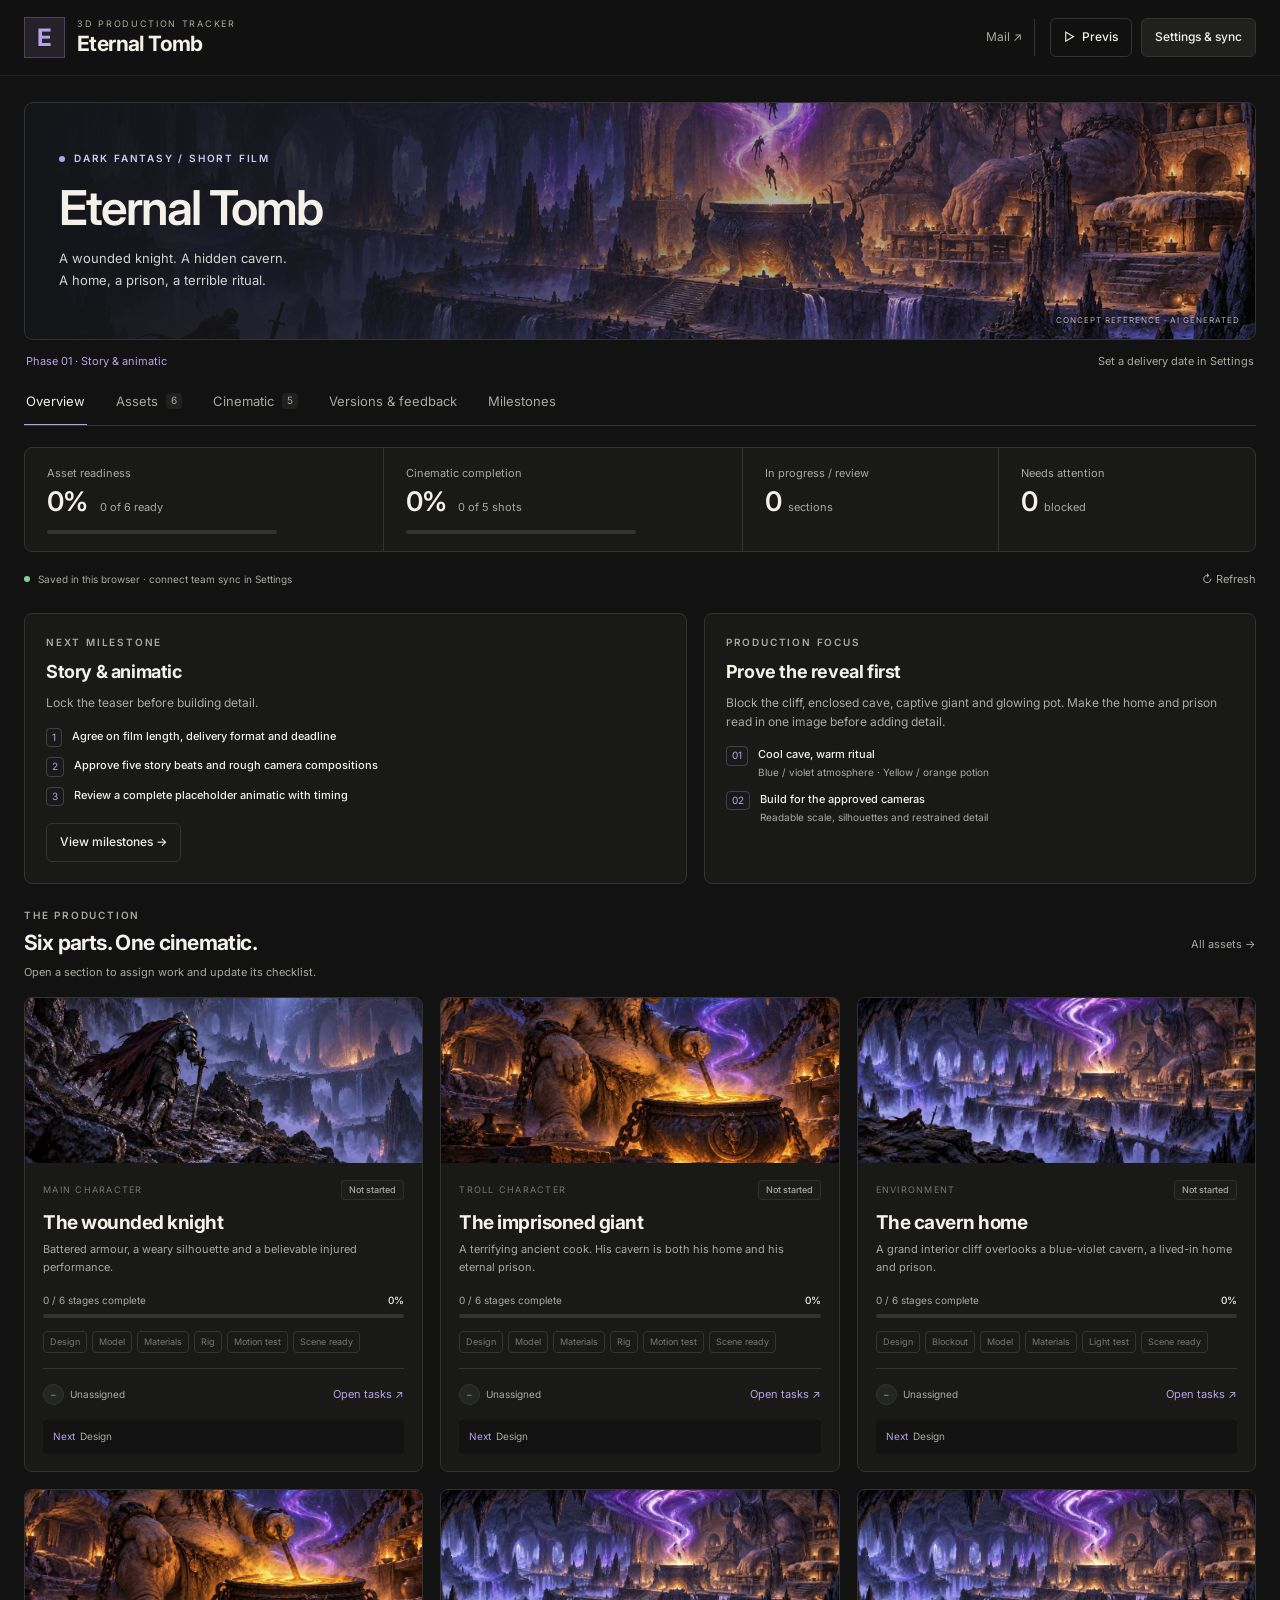
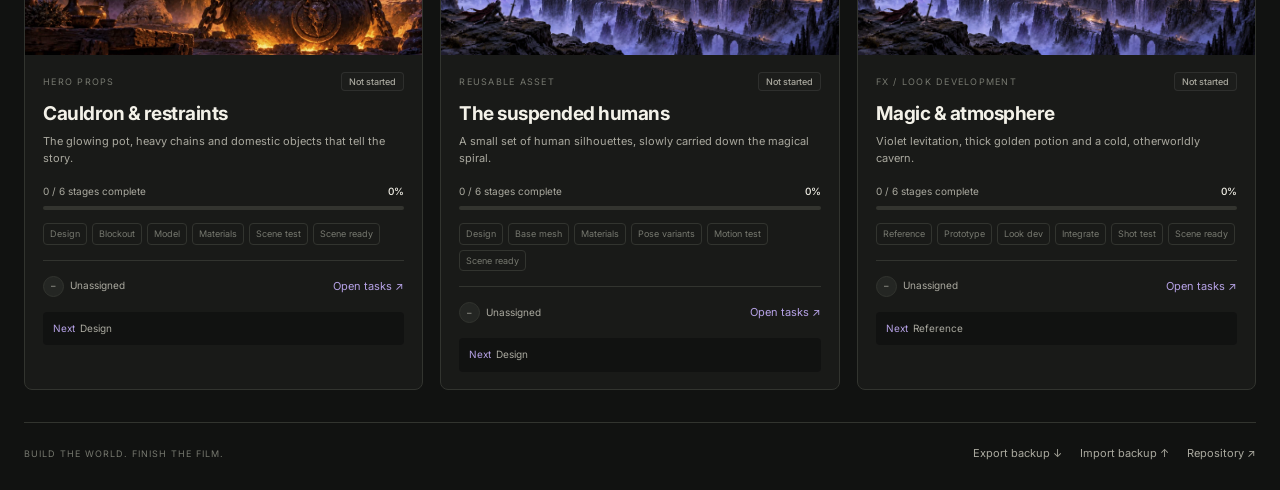
==== eternal-tomb/index.html @ 5d8f1058 "Publish Eternal Tomb tracker, uploads and version feedback" ====
<!doctype html>
<html lang="en">
<head>
  <meta charset="utf-8">
  <meta name="viewport" content="width=device-width, initial-scale=1">
  <meta name="theme-color" content="#111211">
  <meta name="description" content="Eternal Tomb — asset and cinematic production tracker. Plan the work, build the world, finish the film.">
  <title>Eternal Tomb · Production tracker</title>
  <link rel="icon" href="favicon.svg" type="image/svg+xml">
  <link rel="preconnect" href="https://fonts.googleapis.com">
  <link rel="preconnect" href="https://fonts.gstatic.com" crossorigin>
  <link href="https://fonts.googleapis.com/css2?family=Inter:wght@400;500;600;700;800&display=swap" rel="stylesheet">
  <link rel="stylesheet" href="styles.css">
  <script src="seed.js" defer></script>
  <script src="core.js" defer></script>
  <script src="media.js" defer></script>
  <script src="app.js" defer></script>
</head>
<body>
  <header class="app-header">
    <a class="brand" href="#overview" aria-label="Eternal Tomb overview"><span class="brand-mark">E</span><span><small>3D PRODUCTION TRACKER</small><strong id="brandTitle">Eternal Tomb</strong></span></a>
    <div class="header-actions"><a class="project-switch" href="../">Mail <span aria-hidden="true">↗</span></a><button id="previewButton" class="button subtle">▷ <span>Previs</span></button><button id="settingsButton" class="button">Settings & sync</button></div>
  </header>
  <main>
    <section class="project-hero">
      <div class="hero-copy"><span class="eyebrow"><span class="tiny-dot"></span> DARK FANTASY / SHORT FILM</span><h1 id="projectTitle">Eternal Tomb</h1><p>A wounded knight. A hidden cavern.<br>A home, a prison, a terrible ritual.</p></div>
      <span class="concept-label">CONCEPT REFERENCE · AI GENERATED</span>
    </section>
    <div class="project-meta"><span id="phaseLabel">Phase 01 · Story & animatic</span><span id="deadlineLabel">Set a delivery date in Settings</span></div>
    <nav class="tabs" aria-label="Project sections"><a href="#overview" data-tab="overview">Overview</a><a href="#assets" data-tab="assets">Assets <span>6</span></a><a href="#cinematic" data-tab="cinematic">Cinematic <span>5</span></a><a href="#versions" data-tab="versions">Versions & feedback</a><a href="#milestones" data-tab="milestones">Milestones</a></nav>
    <section class="metrics" id="metrics" aria-label="Production progress"></section>
    <div class="sync-strip"><span><span id="saveDot" class="tiny-dot"></span><span id="saveStatus" role="status">Loading project…</span></span><button id="refreshButton" class="text-button">↻ Refresh</button></div>
    <section id="view" aria-label="Project content"></section>
    <footer><span>BUILD THE WORLD. FINISH THE FILM.</span><div><button class="text-button" id="exportButton">Export backup ↓</button><button class="text-button" id="importButton">Import backup ↑</button><a href="https://github.com/jens-lund/mail-shot-tracker" target="_blank" rel="noopener noreferrer">Repository ↗</a></div></footer>
  </main>
  <dialog id="detailDialog" class="detail-dialog"><div id="detailContent"></div></dialog>
  <dialog id="settingsDialog"><form id="settingsForm" class="dialog-content">
    <div class="dialog-head"><div><span class="eyebrow">PROJECT</span><h2>Settings & team sync</h2></div><button type="button" class="close-button" data-close="settingsDialog" aria-label="Close settings">×</button></div>
    <div class="field-grid"><label>Project title<input name="title" required maxlength="80"></label><label>Delivery date<input name="deadline" type="date"></label></div>
    <label>Team members <span class="muted">— separated by commas</span><input name="team" required maxlength="300"></label>
    <label>Your name for feedback<select name="identity"></select></label>
    <label>Latest animatic / previs URL<input name="preview" type="url" placeholder="https://…"></label>
    <p class="help">Use a direct MP4 or WebM link to play it here, or link to your shared video page.</p>
    <div class="setting-divider"><h3>Shared saving</h3><p class="help">Changes save to this browser immediately. Connect a personal GitHub token with Contents read/write access to this repository to share updates with your team. A saved Mail token is reused automatically. Keep a backup before switching browsers.</p></div>
    <label>GitHub token<input name="token" type="password" autocomplete="off" placeholder="Optional · saved only in this browser"></label>
    <p class="help">Shared file: <code>eternal-tomb/data/project.json</code>. Project data and links in this public repository are public.</p>
    <div class="dialog-actions"><button type="button" class="button" data-close="settingsDialog">Cancel</button><button class="button primary" type="submit">Save settings</button></div>
  </form></dialog>
  <dialog id="previewDialog"><div class="dialog-content"><div class="dialog-head"><h2>Latest previs</h2><button class="close-button" data-close="previewDialog" aria-label="Close preview">×</button></div><div id="previewContent"></div></div></dialog>
  <dialog id="newVersionDialog"><form class="dialog-content" id="newVersionForm"><div class="dialog-head"><div><span class="eyebrow">ITERATE TOGETHER</span><h2>Create a version</h2></div><button type="button" class="close-button" data-close="newVersionDialog" aria-label="Close new version">×</button></div><label>Version name<input name="title" placeholder="v002 · Clothing and proportions" required maxlength="150"></label><label>What changed / what needs feedback?<textarea name="summary" placeholder="What have you improved? What should Jens or Kevin look at?" maxlength="4000"></textarea></label><label>Owner<select name="owner"></select></label><p class="help">The new version starts with an empty image set. Upload your current character sheet, angles, clothing and progress below. Earlier versions stay available for comparison.</p><div class="dialog-actions"><button class="button primary" type="submit">Create version</button></div></form></dialog>
  <dialog id="imageDialog" class="image-dialog"><div class="dialog-content"><div class="dialog-head"><h2 id="imageTitle">Image</h2><button class="close-button" data-close="imageDialog" aria-label="Close image">×</button></div><img id="largeImage" alt=""></div></dialog>
  <input id="importFile" type="file" accept="application/json,.json" hidden>
  <noscript><p>This tracker needs JavaScript enabled to save and display your project.</p></noscript>
</body>
</html>
---- eternal-tomb/styles.css ----
:root{color-scheme:dark;--bg:#111211;--panel:#191a18;--panel2:#20211f;--line:#32342f;--text:#f3f1e8;--muted:#aaa99f;--soft:#76786f;--violet:#b6a2e6;--green:#7fd38b;--amber:#dbb465;--red:#e28c81}
*{box-sizing:border-box}body{margin:0;background:var(--bg);color:var(--text);font-family:Inter,"Segoe UI",sans-serif;font-size:14px;line-height:1.55;-webkit-font-smoothing:antialiased}button,input,select,textarea{font:inherit}button,a,input,select,textarea{-webkit-tap-highlight-color:transparent}button{cursor:pointer}a{color:inherit;text-decoration:none}button{color:var(--text)}button:disabled{cursor:default;opacity:.5}button:focus-visible,a:focus-visible,input:focus-visible,select:focus-visible,textarea:focus-visible{outline:2px solid var(--violet);outline-offset:4px}h1,h2,h3,p{margin:0}h2{font-size:21px;letter-spacing:-.6px}h3{font-size:16px}small,.help,.muted{color:var(--muted)}
.app-header{position:sticky;top:0;z-index:5;display:flex;justify-content:space-between;align-items:center;padding:17px max(24px,calc((100vw - 1420px)/2));border-bottom:1px solid #ffffff0e;background:#111211ec;backdrop-filter:blur(16px);gap:16px}.brand{display:flex;align-items:center;gap:12px}.brand-mark{display:grid;place-items:center;width:41px;height:41px;background:#242129;color:var(--violet);border:1px solid #b6a2e644;font-weight:700;font-size:24px}.brand small{display:block;font-size:9px;letter-spacing:1.7px}.brand strong{display:block;font-size:21px;line-height:1.25;letter-spacing:-.6px}.header-actions{display:flex;align-items:center;gap:9px}.button{display:inline-flex;align-items:center;justify-content:center;gap:7px;background:var(--panel2);border:1px solid var(--line);border-radius:6px;padding:9px 13px;font-weight:500;font-size:12px}.button:hover{background:#2a2c28}.button.primary{background:var(--violet);color:#1b1428;border-color:var(--violet);font-weight:600}.button.subtle{background:transparent}.project-switch{font-size:12px;color:var(--muted);padding:9px 12px;border-right:1px solid var(--line);margin-right:6px}.project-switch:hover{color:var(--violet)}main{max-width:1420px;margin:auto;padding:26px 24px 0}
.project-hero{position:relative;overflow:hidden;min-height:238px;display:flex;align-items:center;border:1px solid var(--line);border-radius:9px;background:linear-gradient(90deg,#141518 0%,#141518dd 25%,#14151855 61%,#14151822 100%),url('images/reveal.webp') center 48%/cover,#1f1c2a}.hero-copy{padding:31px 34px;position:relative;z-index:1}.eyebrow{font-size:10px;letter-spacing:1.8px;font-weight:600;color:var(--muted)}.hero-copy .eyebrow{color:#d6c8f1;display:flex;align-items:center;gap:9px}.tiny-dot{display:inline-block;height:6px;width:6px;border-radius:50%;background:var(--violet);flex-shrink:0}.hero-copy h1{font-size:48px;letter-spacing:-2px;font-weight:600;line-height:1.2;margin:12px 0}.hero-copy p{font-size:13px;color:#d4d2cf;line-height:1.65}.concept-label{position:absolute;right:15px;bottom:13px;font-size:8px;letter-spacing:1px;color:#ffffffaa;text-shadow:0 1px 4px #000}.project-meta{display:flex;justify-content:space-between;gap:15px;font-size:11px;color:var(--muted);padding:13px 2px 21px}.project-meta span:first-child{color:var(--violet)}
.tabs{display:flex;gap:27px;border-bottom:1px solid var(--line);margin-bottom:21px}.tabs a{display:flex;align-items:center;gap:8px;color:var(--muted);padding:0 2px 13px;border-bottom:2px solid transparent;margin-bottom:-1px;font-size:13px}.tabs a.active{color:var(--text);border-color:var(--violet)}.tabs a span{font-size:10px;padding:0 5px;background:var(--panel2);border-radius:4px;color:var(--muted)}.metrics{display:grid;grid-template-columns:1.4fr 1.4fr 1fr 1fr;border:1px solid var(--line);border-radius:8px;background:var(--panel);margin-bottom:13px}.metric{padding:17px 22px;border-right:1px solid var(--line)}.metric:last-child{border:0}.metric>span{display:block;font-size:11px;color:var(--muted)}.metric strong{display:block;font-size:27px;line-height:1.5;font-weight:600;letter-spacing:-.8px}.metric strong small{font-size:11px;font-weight:400;letter-spacing:0;margin-left:7px}.progress{height:4px;border-radius:5px;background:#33342f;overflow:hidden}.progress>span{display:block;height:100%;background:var(--violet);border-radius:5px}.progress.green>span{background:var(--green)}.metric .progress{margin-top:7px;max-width:230px}.sync-strip{display:flex;align-items:center;justify-content:space-between;padding:3px 0 22px;font-size:10px;color:var(--muted);gap:14px}.sync-strip>span{display:flex;align-items:center;gap:8px}.sync-strip .tiny-dot{background:var(--green)}.sync-strip .tiny-dot.warning{background:var(--amber)}.text-button{border:0;background:transparent;padding:3px 0;color:var(--muted);font-size:11px}.text-button:hover{color:var(--violet)}
.section-heading{display:flex;justify-content:space-between;align-items:center;gap:15px;margin:0 0 16px}.section-heading p{font-size:11px;color:var(--muted);margin-top:4px}.section-heading .eyebrow{margin-bottom:4px;display:block}.asset-grid{display:grid;grid-template-columns:repeat(3,minmax(0,1fr));gap:17px}.asset-card{background:var(--panel);border:1px solid var(--line);border-radius:8px;overflow:hidden;transition:border-color .16s,transform .16s}.asset-card:hover{border-color:#b6a2e66b;transform:translateY(-2px)}.card-image{width:100%;height:165px;object-fit:cover;display:block;filter:saturate(.8)}.asset-card[data-id="bodies"] .card-image{object-position:80% 30%}.asset-card[data-id="props"] .card-image{object-position:90% 60%}.asset-card[data-id="fx"] .card-image{object-position:75% 40%}.card-body{padding:17px 18px}.card-top{display:flex;justify-content:space-between;align-items:center;gap:8px}.card-category{font-size:9px;letter-spacing:1.25px;color:var(--soft)}.badge{border:1px solid #ffffff14;padding:2px 7px;border-radius:4px;font-size:9px;font-weight:500;white-space:nowrap;color:var(--muted);background:#ffffff04}.badge.active{color:var(--violet);background:#b6a2e60b}.badge.done{color:var(--green);background:#7fd38b0b}.badge.review{color:var(--amber);background:#dbb4650b}.badge.blocked{color:var(--red);background:#e28c810b}.card-body h3{margin:8px 0 4px;font-size:19px;letter-spacing:-.5px}.card-description{color:var(--muted);font-size:11px;min-height:35px;line-height:1.6}.card-progress{margin:16px 0 13px}.progress-label{display:flex;justify-content:space-between;font-size:10px;color:var(--muted);margin-bottom:6px}.progress-label strong{color:var(--text);font-weight:500}.stage-list{display:flex;gap:5px;flex-wrap:wrap;margin:11px 0 15px}.stage-chip{font-size:9px;padding:3px 6px;border:1px solid var(--line);border-radius:4px;color:var(--soft)}.stage-chip.done{color:var(--green);border-color:#7fd38b44;background:#7fd38b09}.stage-chip.active{color:var(--violet);border-color:#b6a2e644}.card-bottom{display:flex;align-items:center;justify-content:space-between;padding-top:12px;border-top:1px solid var(--line);gap:8px}.owner{display:inline-flex;align-items:center;gap:6px;color:var(--muted);font-size:10px}.avatar{width:21px;height:21px;border:1px solid var(--line);background:#242623;border-radius:50%;display:inline-grid;place-items:center;font-size:9px;color:var(--muted)}.open-card{background:transparent;border:0;color:var(--violet);font-size:11px;padding:5px 0}.next-task{font-size:10px;color:var(--muted);margin-top:12px;padding:9px 10px;background:var(--bg);border-radius:4px}.next-task span{color:var(--violet);margin-right:5px}
.focus-row{display:grid;grid-template-columns:1.2fr 1fr;gap:17px;margin-bottom:24px}.panel{border:1px solid var(--line);border-radius:8px;background:var(--panel);padding:21px}.panel .eyebrow{display:block;margin-bottom:8px}.panel h3{font-size:18px;letter-spacing:-.4px}.panel p{font-size:12px;color:var(--muted);margin:8px 0 15px}.priority-list{display:grid;gap:10px;margin-top:14px}.priority-row{display:flex;gap:10px;font-size:11px;align-items:flex-start}.priority-number{font-size:10px;color:var(--violet);border:1px solid #b6a2e644;border-radius:4px;padding:1px 5px}.priority-row strong{font-weight:500;display:block}.priority-row small{font-size:10px;display:block;margin-top:2px}.panel .button{margin-top:3px}.toolbar{display:flex;gap:9px;margin-bottom:17px}.toolbar input{flex:1}.toolbar input,.toolbar select{background:var(--panel);border:1px solid var(--line);border-radius:6px;padding:9px 11px;color:var(--text);min-width:0;font-size:11px}.toolbar input::placeholder{color:var(--soft)}.empty{padding:42px 20px;text-align:center;color:var(--muted);border:1px dashed var(--line);border-radius:8px;grid-column:1/-1}.shots{display:grid;gap:12px}.shot-card{display:grid;grid-template-columns:68px minmax(0,1fr) 220px;align-items:center;gap:20px;background:var(--panel);border:1px solid var(--line);border-radius:8px;padding:20px}.shot-number{font-size:26px;color:var(--violet);border-right:1px solid var(--line);font-weight:500}.shot-card h3{font-size:16px;margin-bottom:4px}.shot-card p{font-size:11px;color:var(--muted)}.dependencies{display:flex;flex-wrap:wrap;gap:5px;margin-top:9px}.dependency{font-size:9px;color:var(--muted);border:1px solid var(--line);padding:2px 6px;border-radius:4px}.dependency.ready{color:var(--green)}.shot-end .open-card{margin-top:6px}.shot-end .progress{margin-top:8px}.shot-end .card-top{font-size:10px;color:var(--muted)}.milestones{display:grid;gap:13px}.milestone{display:grid;grid-template-columns:40px 1fr;gap:15px;padding:22px;background:var(--panel);border:1px solid var(--line);border-radius:8px}.milestone.current{border-color:#b6a2e66b}.milestone-number{display:grid;place-items:center;width:34px;height:34px;border:1px solid var(--line);color:var(--violet);border-radius:6px}.milestone h3{margin-bottom:4px}.milestone p{font-size:11px;color:var(--muted)}.milestone .task-list{margin-top:14px}.task-row{display:flex;align-items:center;gap:11px;padding:11px 0;border-bottom:1px solid #ffffff0a;font-size:12px}.task-row:last-child{border:0}.task-row input[type="checkbox"]{width:16px;height:16px;accent-color:var(--violet);flex-shrink:0}.task-row .task-text{flex:1}.task-row select{background:var(--bg);border:1px solid var(--line);color:var(--muted);border-radius:4px;font-size:10px;padding:5px;max-width:130px}.task-row.checked .task-text{color:var(--soft);text-decoration:line-through}.task-row small{display:block;font-size:10px;color:var(--soft)}.milestone .task-row{font-size:11px}.milestone .card-top{margin-bottom:10px}.tip{margin-top:18px;color:var(--muted);font-size:11px;padding:15px 18px;border-left:2px solid var(--violet);background:var(--panel)}
footer{display:flex;align-items:center;justify-content:space-between;gap:16px;border-top:1px solid var(--line);margin-top:32px;padding:19px 0 25px;font-size:9px;color:var(--soft);letter-spacing:1px}footer>div{display:flex;gap:18px;align-items:center;letter-spacing:0}footer a{font-size:11px;color:var(--muted)}dialog{position:fixed;border:1px solid var(--line);border-radius:10px;padding:0;background:var(--panel);color:var(--text);width:min(650px,calc(100% - 32px));max-height:90vh;box-shadow:0 24px 90px #0009}dialog::backdrop{background:#000a;backdrop-filter:blur(4px)}.dialog-content{padding:25px}.dialog-head{display:flex;justify-content:space-between;align-items:flex-start;gap:20px;margin-bottom:21px}.dialog-head h2{margin-top:3px}.close-button{font-size:25px;line-height:1;color:var(--muted);border:1px solid var(--line);border-radius:5px;background:var(--panel2);width:30px;height:30px}.field-grid{display:grid;grid-template-columns:1fr 1fr;gap:14px}label:not(.task-row){display:block;font-size:11px;color:var(--muted);margin-bottom:14px}label input:not([type="checkbox"]),label select,label textarea{display:block;width:100%;color:var(--text);border:1px solid var(--line);border-radius:5px;background:var(--bg);padding:10px;margin-top:6px;font-size:12px}textarea{resize:vertical;min-height:85px}.help{font-size:11px;line-height:1.7;margin-bottom:14px}.setting-divider{border-top:1px solid var(--line);padding-top:19px;margin-top:22px}.setting-divider h3{margin-bottom:8px}.dialog-actions{display:flex;justify-content:flex-end;gap:8px;padding-top:15px}.detail-cover{height:155px;width:100%;object-fit:cover;filter:saturate(.8)}.detail-dialog .dialog-content{padding-top:20px}.detail-dialog .dialog-head{margin-bottom:10px}.detail-summary{font-size:12px;color:var(--muted);margin-bottom:17px}.detail-dialog .task-list{margin:19px 0}.detail-dialog .task-row{gap:10px}.blocked-label{display:flex!important;align-items:center;gap:8px;margin:13px 0!important}.blocked-label input{accent-color:var(--red);width:15px;height:15px}.blocked-reason{border-color:#e28c8144!important}.detail-actions{border-top:1px solid var(--line);padding-top:14px;display:flex;justify-content:space-between;gap:10px}.add-task{display:flex;gap:8px;margin-top:14px}.add-task input{flex:1;min-width:0;background:var(--bg);border:1px solid var(--line);border-radius:5px;color:var(--text);padding:8px;font-size:11px}.detail-meta{font-size:10px;color:var(--soft)}#previewContent video{display:block;width:100%;max-height:60vh;background:#070807;border-radius:6px}#previewContent .empty{padding:30px}code{font-size:10px;overflow-wrap:anywhere}
@media(min-width:1500px){.card-image{height:190px}}@media(max-width:950px){.asset-grid{grid-template-columns:repeat(2,minmax(0,1fr))}.shot-card{grid-template-columns:48px 1fr 170px;gap:14px}.hero-copy h1{font-size:40px}.metrics{grid-template-columns:1.2fr 1.2fr 1fr 1fr}.metric{padding:15px}.metric strong small{display:block;margin:0}.focus-row{grid-template-columns:1fr 1fr}}
@media(max-width:650px){.app-header{padding:13px 16px;gap:8px}.brand small{font-size:7px;letter-spacing:1px}.brand strong{font-size:16px}.brand-mark{width:32px;height:32px;font-size:20px}.header-actions{gap:5px}.header-actions .button{font-size:10px;padding:7px}.header-actions .subtle span{display:none}.project-switch{padding:7px;font-size:10px;margin:0}main{padding:16px 15px 0}.project-hero{min-height:220px;background-position:center,63% 50%}.hero-copy{padding:24px 21px}.hero-copy h1{font-size:35px;letter-spacing:-1.4px}.hero-copy p{font-size:12px}.hero-copy .eyebrow{font-size:8px}.concept-label{font-size:6px;right:10px}.project-meta{font-size:9px;padding-bottom:17px}.tabs{gap:20px}.tabs a{font-size:12px}.metrics{grid-template-columns:1fr 1fr}.metric{padding:13px 16px}.metric:nth-child(2){border-right:0}.metric:nth-child(-n+2){border-bottom:1px solid var(--line)}.metric strong{font-size:24px}.metric strong small{display:inline;margin-left:6px;font-size:9px}.metric>span{font-size:10px}.focus-row{grid-template-columns:1fr;gap:12px}.panel{padding:17px}.asset-grid{grid-template-columns:1fr;gap:14px}.card-image{height:180px}.toolbar{flex-wrap:wrap}.toolbar input{flex-basis:100%}.toolbar select{flex:1}.section-heading h2{font-size:19px}.shot-card{grid-template-columns:37px 1fr;gap:12px;padding:16px}.shot-number{font-size:22px;align-self:start}.shot-end{grid-column:2}.shot-end .progress{max-width:none}.milestone{padding:17px;grid-template-columns:28px 1fr;gap:12px}.milestone-number{width:28px;height:28px}.milestone .card-top{flex-wrap:wrap}.milestone h3{font-size:15px}footer{align-items:flex-start;flex-direction:column;gap:10px}footer>div{gap:15px}.dialog-content{padding:19px}.task-row{font-size:11px}.task-row select{max-width:96px;font-size:9px}.detail-cover{height:120px}.sync-strip{font-size:9px;padding-bottom:17px}.field-grid{gap:10px}}
@media(prefers-reduced-motion:reduce){*{transition:none!important;scroll-behavior:auto!important}}
.tabs{overflow-x:auto;scrollbar-width:thin}.tabs a{white-space:nowrap;flex-shrink:0}.review-toolbar{display:flex;gap:15px;align-items:center;margin-bottom:17px}.review-toolbar>label{min-width:180px;margin-bottom:0}.review-toolbar>.help{margin:12px 0 0 auto;max-width:235px;font-size:10px}.version-layout{display:grid;grid-template-columns:205px minmax(0,1fr);gap:17px}.version-sidebar{display:flex;flex-direction:column;gap:10px;align-self:start}.version-sidebar>.eyebrow{padding:5px 1px}.version-select{text-align:left;background:var(--panel);border:1px solid var(--line);border-radius:7px;padding:14px;color:var(--text)}.version-select.selected{border-color:var(--violet);background:#b6a2e60d}.version-select strong{display:block;font-size:12px;font-weight:500;line-height:1.5}.version-select span,.version-select small{display:block;color:var(--muted);font-size:10px;margin-top:5px}.version-select small{font-size:9px;color:var(--soft)}.version-main{min-width:0;display:grid;gap:17px}.version-title-row{display:flex;justify-content:space-between;align-items:center;gap:12px;margin-bottom:18px}.version-title-row h3{font-size:21px}.version-title-row .eyebrow{margin-bottom:5px}.version-fields{display:grid;grid-template-columns:1.5fr 1fr 1fr;gap:12px}.version-fields input,.version-fields select{font-size:11px}.sheet-heading{display:flex;align-items:center;justify-content:space-between;gap:10px;margin:22px 0 12px}.sheet-heading h3{font-size:13px}.sheet-heading>span{font-size:9px}.image-open{border:0;background:#0d0e0f;padding:0;cursor:zoom-in;color:var(--text);border-radius:6px;overflow:hidden}.main-sheet{display:block;width:100%;border:1px solid var(--line)}.main-sheet img{display:block;width:100%;max-height:480px;object-fit:contain}.image-caption{font-size:10px!important;color:var(--muted);margin:8px 0 15px!important}.angle-grid{display:grid;grid-template-columns:repeat(4,minmax(0,1fr));gap:10px;margin-top:15px}.angle-placeholder{display:flex;flex-direction:column;align-items:center;justify-content:center;gap:4px;min-height:108px;border:1px dashed var(--line);border-radius:6px;background:var(--bg);font-size:11px;color:var(--muted)}.angle-placeholder:hover{border-color:var(--violet);color:var(--violet)}.angle-placeholder>span{font-size:22px;color:var(--violet)}.angle-placeholder small{font-size:9px;color:var(--soft)}.angle-image img{width:100%;height:150px;display:block;object-fit:contain}.angle-image>span{display:block;padding:7px;font-size:10px}.review-gallery{display:grid;grid-template-columns:repeat(2,minmax(0,1fr));gap:13px}.review-image{border:1px solid var(--line);border-radius:6px;overflow:hidden}.review-image>.image-open{display:block;width:100%;border-radius:0}.review-image img{display:block;width:100%;height:175px;object-fit:contain}.review-image>div{padding:12px}.review-image .eyebrow{font-size:8px;margin:0}.review-image p{font-size:10px;margin:5px 0 7px;overflow-wrap:anywhere}.review-image .text-button{font-size:9px}.upload-panel{margin-top:20px;padding:17px;border:1px dashed #b6a2e64a;border-radius:7px;background:#b6a2e605}.upload-panel h3{font-size:13px;margin-bottom:14px}.upload-panel input[type="file"]{font-size:10px;padding:8px}.upload-panel input[type="file"]::file-selector-button{background:var(--panel2);border:1px solid var(--line);border-radius:4px;color:var(--text);padding:6px 10px;margin-right:10px;font:inherit}.upload-bottom{display:flex;justify-content:space-between;align-items:center;gap:10px}.upload-bottom .help{font-size:9px;margin:0}.upload-bottom .button{flex-shrink:0}.compare-grid{display:grid;grid-template-columns:1fr 1fr;gap:13px;border-bottom:1px solid var(--line);padding-bottom:19px;margin-bottom:18px}.compare-grid .eyebrow{font-size:8px;margin-bottom:8px}.compare-grid img{display:block;max-height:250px;width:100%;object-fit:contain;background:var(--bg);border:1px solid var(--line);border-radius:5px}.comments{display:grid;gap:12px;margin-bottom:19px}.comment{padding:14px;border:1px solid var(--line);border-radius:6px;background:var(--bg)}.comment.resolved{opacity:.65}.comment-meta{display:flex;align-items:center;flex-wrap:wrap;gap:8px;font-size:10px}.comment-meta strong{font-weight:600;color:var(--violet)}.comment-meta span{color:var(--muted);font-size:9px}.comment-meta time{margin-left:auto;color:var(--soft);font-size:9px}.comment p{font-size:12px;color:var(--text);white-space:pre-wrap;overflow-wrap:anywhere;margin:10px 0}.comment-resolve{display:flex!important;align-items:center;gap:7px;font-size:9px!important;margin:0!important;color:var(--soft)!important}.comment-resolve input{accent-color:var(--green)}.feedback-empty{font-size:11px;color:var(--muted);padding:12px 0 18px}.image-dialog{width:min(1180px,calc(100% - 24px))}.image-dialog .dialog-content{padding:17px}.image-dialog .dialog-head{margin-bottom:13px}.image-dialog h2{font-size:15px;overflow-wrap:anywhere}.image-dialog img{display:block;max-width:100%;max-height:75vh;object-fit:contain;margin:auto}.version-main .empty p{margin:12px 0 18px}
@media(max-width:950px){.version-layout{grid-template-columns:160px minmax(0,1fr)}.version-fields{grid-template-columns:1fr 1fr}.version-fields label:first-child{grid-column:1/-1}.version-select{padding:11px}.review-toolbar>.help{display:none}.review-image img{height:145px}.sheet-heading{flex-wrap:wrap}.main-sheet img{max-height:330px}.version-title-row h3{font-size:18px}.version-title-row .button{font-size:10px}}
@media(max-width:650px){.tabs{gap:19px}.tabs a{font-size:11px}.review-toolbar{gap:10px}.review-toolbar>label{min-width:0;flex:1;font-size:10px}.review-toolbar select{font-size:10px;padding:8px}.version-layout{grid-template-columns:1fr}.version-sidebar{flex-direction:row;overflow-x:auto;padding-bottom:6px}.version-sidebar>.eyebrow{display:none}.version-select{min-width:180px;flex-shrink:0}.angle-grid{gap:6px}.angle-placeholder{font-size:9px;min-height:90px}.angle-placeholder small{font-size:7px}.angle-image img{height:95px}.review-gallery{grid-template-columns:1fr}.review-image img{height:185px}.version-fields{gap:9px}.version-fields label{font-size:10px}.version-title-row{flex-wrap:wrap}.version-title-row h3{font-size:17px}.upload-panel{padding:12px}.upload-bottom{align-items:flex-end}.upload-bottom .button{font-size:10px;padding:8px}.main-sheet img{max-height:260px}.sheet-heading h3{font-size:12px}.compare-grid{gap:8px}.comment-meta time{margin-left:0}.detail-actions{flex-wrap:wrap}}
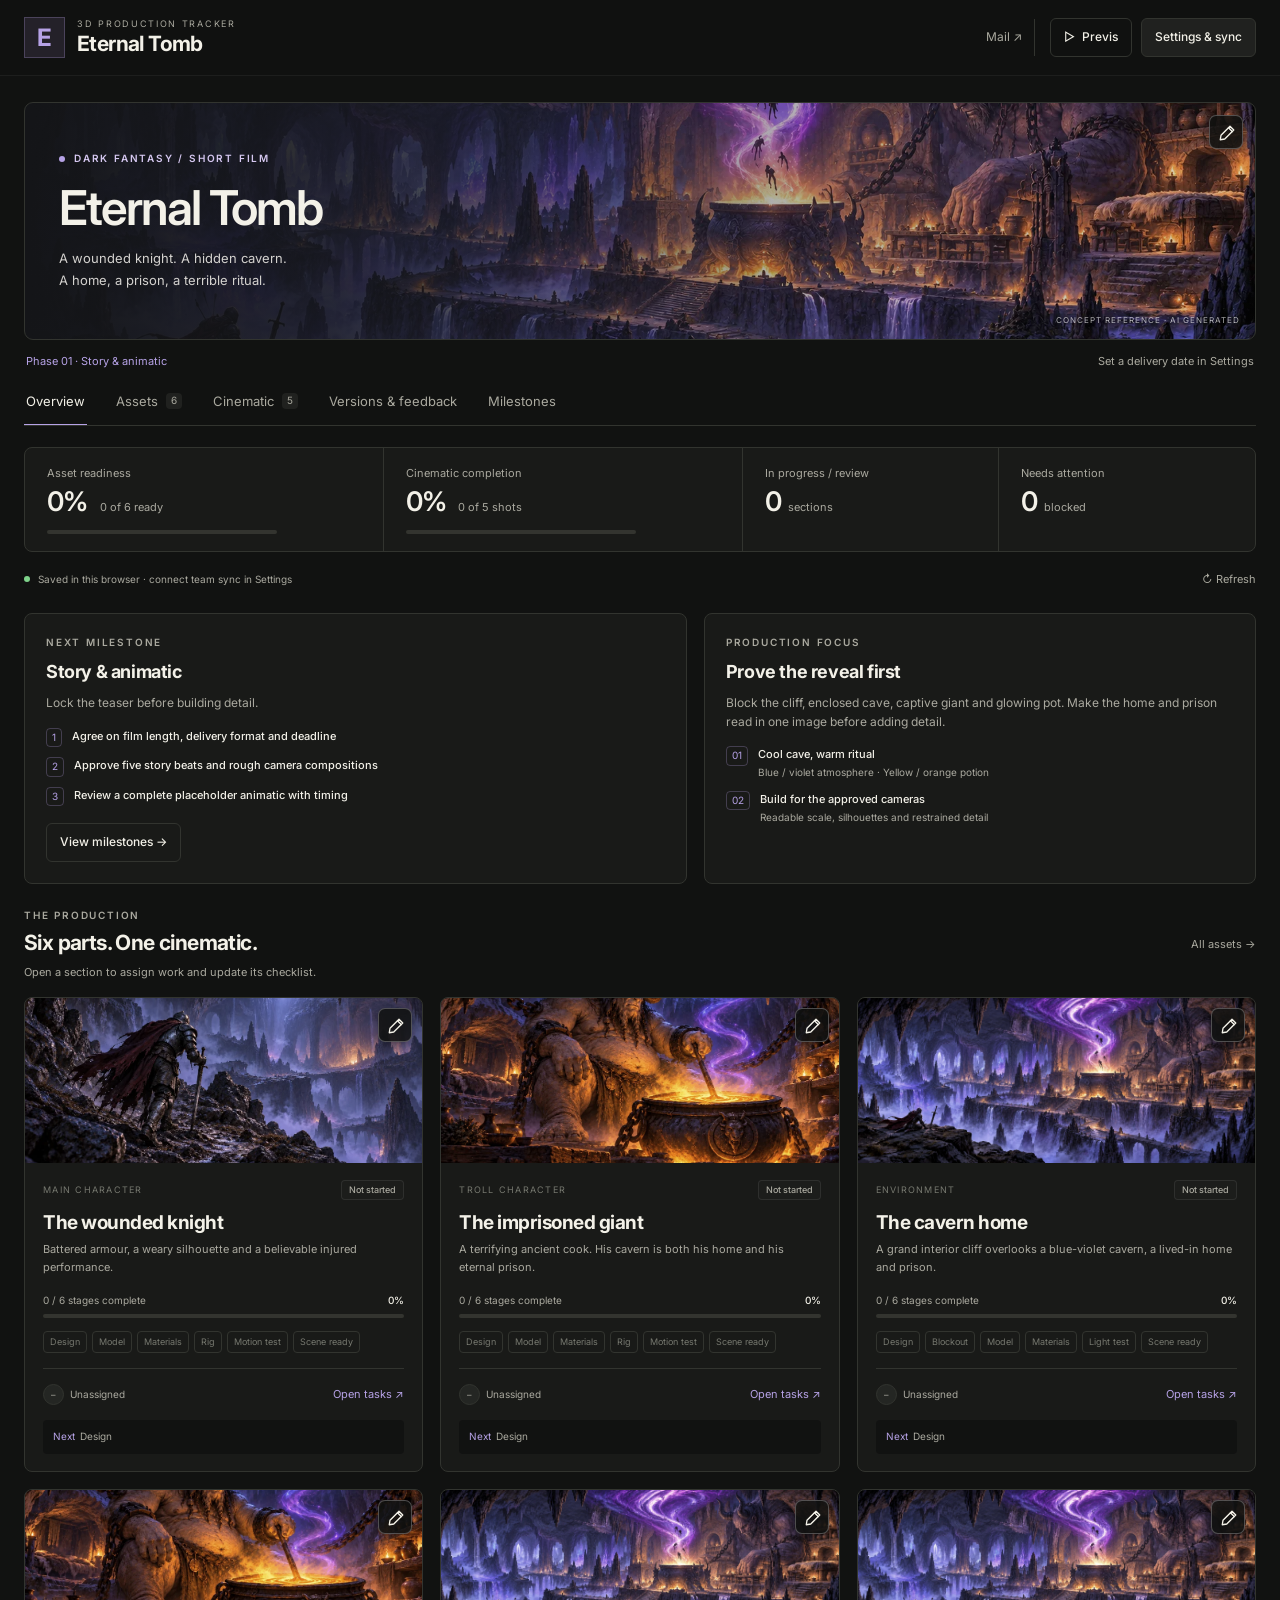
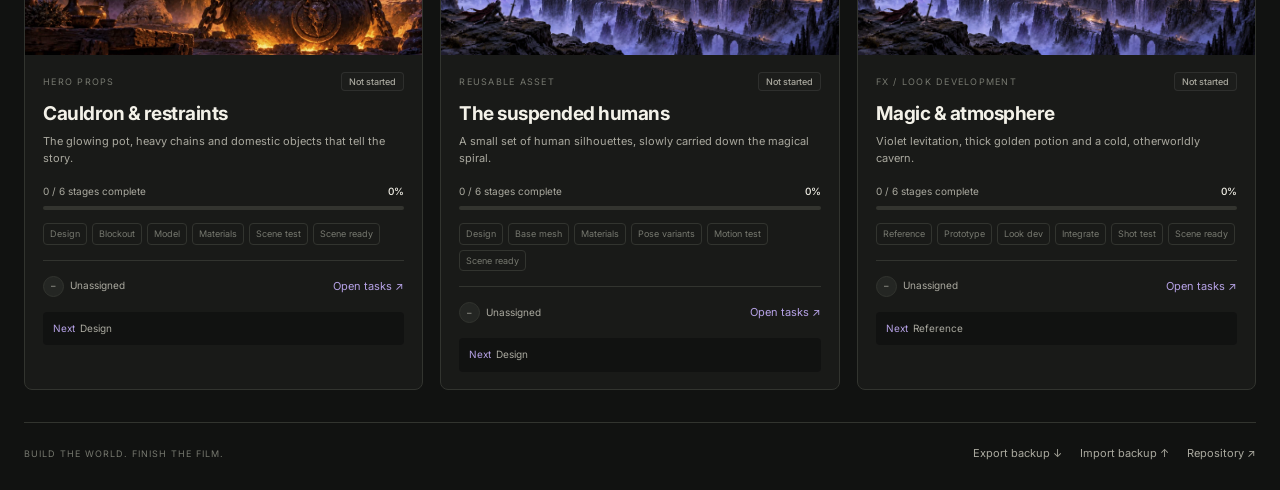
==== commit 77ff91a8: "Add pencil controls to replace tracker thumbnails" ====
--- a/eternal-tomb/index.html
+++ b/eternal-tomb/index.html
@@ -23,6 +23,7 @@
   </header>
   <main>
     <section class="project-hero">
+      <button type="button" class="image-edit" data-edit-image="hero" aria-label="Change project banner" title="Change project banner"><svg viewBox="0 0 24 24" fill="none" stroke="currentColor" stroke-width="1.8" stroke-linecap="round" stroke-linejoin="round" aria-hidden="true"><path d="m16 3 5 5-12 12-6 1 1-6Z"/><path d="m14 5 5 5"/></svg></button>
       <div class="hero-copy"><span class="eyebrow"><span class="tiny-dot"></span> DARK FANTASY / SHORT FILM</span><h1 id="projectTitle">Eternal Tomb</h1><p>A wounded knight. A hidden cavern.<br>A home, a prison, a terrible ritual.</p></div>
       <span class="concept-label">CONCEPT REFERENCE · AI GENERATED</span>
     </section>
@@ -50,6 +51,15 @@
   <dialog id="newVersionDialog"><form class="dialog-content" id="newVersionForm"><div class="dialog-head"><div><span class="eyebrow">ITERATE TOGETHER</span><h2>Create a version</h2></div><button type="button" class="close-button" data-close="newVersionDialog" aria-label="Close new version">×</button></div><label>Version name<input name="title" placeholder="v002 · Clothing and proportions" required maxlength="150"></label><label>What changed / what needs feedback?<textarea name="summary" placeholder="What have you improved? What should Jens or Kevin look at?" maxlength="4000"></textarea></label><label>Owner<select name="owner"></select></label><p class="help">The new version starts with an empty image set. Upload your current character sheet, angles, clothing and progress below. Earlier versions stay available for comparison.</p><div class="dialog-actions"><button class="button primary" type="submit">Create version</button></div></form></dialog>
   <dialog id="imageDialog" class="image-dialog"><div class="dialog-content"><div class="dialog-head"><h2 id="imageTitle">Image</h2><button class="close-button" data-close="imageDialog" aria-label="Close image">×</button></div><img id="largeImage" alt=""></div></dialog>
   <input id="importFile" type="file" accept="application/json,.json" hidden>
+  <dialog id="thumbnailDialog"><form id="thumbnailForm" class="dialog-content">
+    <div class="dialog-head"><div><span class="eyebrow">YOUR IMAGES</span><h2 id="thumbnailTitle">Change image</h2></div><button type="button" class="close-button" data-close="thumbnailDialog" aria-label="Close image editor">×</button></div>
+    <img id="thumbnailCurrent" class="thumbnail-preview" alt="Current image">
+    <label>Choose replacement<input id="thumbnailFile" name="image" type="file" accept="image/png,image/jpeg,image/webp" required></label>
+    <label id="thumbnailCaptionLabel">Caption / what changed<input name="caption" maxlength="300"></label>
+    <p class="help" id="thumbnailHelp"></p>
+    <p id="thumbnailError" class="image-error" role="alert"></p>
+    <div class="dialog-actions"><button type="button" class="button" data-close="thumbnailDialog">Cancel</button><button class="button primary" id="replaceImageButton" type="submit">Replace image</button></div>
+  </form></dialog>
   <noscript><p>This tracker needs JavaScript enabled to save and display your project.</p></noscript>
 </body>
 </html>
--- a/eternal-tomb/styles.css
+++ b/eternal-tomb/styles.css
@@ -9,6 +9,8 @@
 @media(min-width:1500px){.card-image{height:190px}}@media(max-width:950px){.asset-grid{grid-template-columns:repeat(2,minmax(0,1fr))}.shot-card{grid-template-columns:48px 1fr 170px;gap:14px}.hero-copy h1{font-size:40px}.metrics{grid-template-columns:1.2fr 1.2fr 1fr 1fr}.metric{padding:15px}.metric strong small{display:block;margin:0}.focus-row{grid-template-columns:1fr 1fr}}
 @media(max-width:650px){.app-header{padding:13px 16px;gap:8px}.brand small{font-size:7px;letter-spacing:1px}.brand strong{font-size:16px}.brand-mark{width:32px;height:32px;font-size:20px}.header-actions{gap:5px}.header-actions .button{font-size:10px;padding:7px}.header-actions .subtle span{display:none}.project-switch{padding:7px;font-size:10px;margin:0}main{padding:16px 15px 0}.project-hero{min-height:220px;background-position:center,63% 50%}.hero-copy{padding:24px 21px}.hero-copy h1{font-size:35px;letter-spacing:-1.4px}.hero-copy p{font-size:12px}.hero-copy .eyebrow{font-size:8px}.concept-label{font-size:6px;right:10px}.project-meta{font-size:9px;padding-bottom:17px}.tabs{gap:20px}.tabs a{font-size:12px}.metrics{grid-template-columns:1fr 1fr}.metric{padding:13px 16px}.metric:nth-child(2){border-right:0}.metric:nth-child(-n+2){border-bottom:1px solid var(--line)}.metric strong{font-size:24px}.metric strong small{display:inline;margin-left:6px;font-size:9px}.metric>span{font-size:10px}.focus-row{grid-template-columns:1fr;gap:12px}.panel{padding:17px}.asset-grid{grid-template-columns:1fr;gap:14px}.card-image{height:180px}.toolbar{flex-wrap:wrap}.toolbar input{flex-basis:100%}.toolbar select{flex:1}.section-heading h2{font-size:19px}.shot-card{grid-template-columns:37px 1fr;gap:12px;padding:16px}.shot-number{font-size:22px;align-self:start}.shot-end{grid-column:2}.shot-end .progress{max-width:none}.milestone{padding:17px;grid-template-columns:28px 1fr;gap:12px}.milestone-number{width:28px;height:28px}.milestone .card-top{flex-wrap:wrap}.milestone h3{font-size:15px}footer{align-items:flex-start;flex-direction:column;gap:10px}footer>div{gap:15px}.dialog-content{padding:19px}.task-row{font-size:11px}.task-row select{max-width:96px;font-size:9px}.detail-cover{height:120px}.sync-strip{font-size:9px;padding-bottom:17px}.field-grid{gap:10px}}
 @media(prefers-reduced-motion:reduce){*{transition:none!important;scroll-behavior:auto!important}}
-.tabs{overflow-x:auto;scrollbar-width:thin}.tabs a{white-space:nowrap;flex-shrink:0}.review-toolbar{display:flex;gap:15px;align-items:center;margin-bottom:17px}.review-toolbar>label{min-width:180px;margin-bottom:0}.review-toolbar>.help{margin:12px 0 0 auto;max-width:235px;font-size:10px}.version-layout{display:grid;grid-template-columns:205px minmax(0,1fr);gap:17px}.version-sidebar{display:flex;flex-direction:column;gap:10px;align-self:start}.version-sidebar>.eyebrow{padding:5px 1px}.version-select{text-align:left;background:var(--panel);border:1px solid var(--line);border-radius:7px;padding:14px;color:var(--text)}.version-select.selected{border-color:var(--violet);background:#b6a2e60d}.version-select strong{display:block;font-size:12px;font-weight:500;line-height:1.5}.version-select span,.version-select small{display:block;color:var(--muted);font-size:10px;margin-top:5px}.version-select small{font-size:9px;color:var(--soft)}.version-main{min-width:0;display:grid;gap:17px}.version-title-row{display:flex;justify-content:space-between;align-items:center;gap:12px;margin-bottom:18px}.version-title-row h3{font-size:21px}.version-title-row .eyebrow{margin-bottom:5px}.version-fields{display:grid;grid-template-columns:1.5fr 1fr 1fr;gap:12px}.version-fields input,.version-fields select{font-size:11px}.sheet-heading{display:flex;align-items:center;justify-content:space-between;gap:10px;margin:22px 0 12px}.sheet-heading h3{font-size:13px}.sheet-heading>span{font-size:9px}.image-open{border:0;background:#0d0e0f;padding:0;cursor:zoom-in;color:var(--text);border-radius:6px;overflow:hidden}.main-sheet{display:block;width:100%;border:1px solid var(--line)}.main-sheet img{display:block;width:100%;max-height:480px;object-fit:contain}.image-caption{font-size:10px!important;color:var(--muted);margin:8px 0 15px!important}.angle-grid{display:grid;grid-template-columns:repeat(4,minmax(0,1fr));gap:10px;margin-top:15px}.angle-placeholder{display:flex;flex-direction:column;align-items:center;justify-content:center;gap:4px;min-height:108px;border:1px dashed var(--line);border-radius:6px;background:var(--bg);font-size:11px;color:var(--muted)}.angle-placeholder:hover{border-color:var(--violet);color:var(--violet)}.angle-placeholder>span{font-size:22px;color:var(--violet)}.angle-placeholder small{font-size:9px;color:var(--soft)}.angle-image img{width:100%;height:150px;display:block;object-fit:contain}.angle-image>span{display:block;padding:7px;font-size:10px}.review-gallery{display:grid;grid-template-columns:repeat(2,minmax(0,1fr));gap:13px}.review-image{border:1px solid var(--line);border-radius:6px;overflow:hidden}.review-image>.image-open{display:block;width:100%;border-radius:0}.review-image img{display:block;width:100%;height:175px;object-fit:contain}.review-image>div{padding:12px}.review-image .eyebrow{font-size:8px;margin:0}.review-image p{font-size:10px;margin:5px 0 7px;overflow-wrap:anywhere}.review-image .text-button{font-size:9px}.upload-panel{margin-top:20px;padding:17px;border:1px dashed #b6a2e64a;border-radius:7px;background:#b6a2e605}.upload-panel h3{font-size:13px;margin-bottom:14px}.upload-panel input[type="file"]{font-size:10px;padding:8px}.upload-panel input[type="file"]::file-selector-button{background:var(--panel2);border:1px solid var(--line);border-radius:4px;color:var(--text);padding:6px 10px;margin-right:10px;font:inherit}.upload-bottom{display:flex;justify-content:space-between;align-items:center;gap:10px}.upload-bottom .help{font-size:9px;margin:0}.upload-bottom .button{flex-shrink:0}.compare-grid{display:grid;grid-template-columns:1fr 1fr;gap:13px;border-bottom:1px solid var(--line);padding-bottom:19px;margin-bottom:18px}.compare-grid .eyebrow{font-size:8px;margin-bottom:8px}.compare-grid img{display:block;max-height:250px;width:100%;object-fit:contain;background:var(--bg);border:1px solid var(--line);border-radius:5px}.comments{display:grid;gap:12px;margin-bottom:19px}.comment{padding:14px;border:1px solid var(--line);border-radius:6px;background:var(--bg)}.comment.resolved{opacity:.65}.comment-meta{display:flex;align-items:center;flex-wrap:wrap;gap:8px;font-size:10px}.comment-meta strong{font-weight:600;color:var(--violet)}.comment-meta span{color:var(--muted);font-size:9px}.comment-meta time{margin-left:auto;color:var(--soft);font-size:9px}.comment p{font-size:12px;color:var(--text);white-space:pre-wrap;overflow-wrap:anywhere;margin:10px 0}.comment-resolve{display:flex!important;align-items:center;gap:7px;font-size:9px!important;margin:0!important;color:var(--soft)!important}.comment-resolve input{accent-color:var(--green)}.feedback-empty{font-size:11px;color:var(--muted);padding:12px 0 18px}.image-dialog{width:min(1180px,calc(100% - 24px))}.image-dialog .dialog-content{padding:17px}.image-dialog .dialog-head{margin-bottom:13px}.image-dialog h2{font-size:15px;overflow-wrap:anywhere}.image-dialog img{display:block;max-width:100%;max-height:75vh;object-fit:contain;margin:auto}.version-main .empty p{margin:12px 0 18px}
+.tabs{overflow-x:auto;scrollbar-width:thin}.tabs a{white-space:nowrap;flex-shrink:0}.review-toolbar{display:flex;gap:15px;align-items:center;margin-bottom:17px}.review-toolbar>label{min-width:180px;margin-bottom:0}.review-toolbar>.help{margin:12px 0 0 auto;max-width:235px;font-size:10px}.version-layout{display:grid;grid-template-columns:205px minmax(0,1fr);gap:17px}.version-sidebar{display:flex;flex-direction:column;gap:10px;align-self:start}.version-sidebar>.eyebrow{padding:5px 1px}.version-select{text-align:left;background:var(--panel);border:1px solid var(--line);border-radius:7px;padding:14px;color:var(--text)}.version-select.selected{border-color:var(--violet);background:#b6a2e60d}.version-select strong{display:block;font-size:12px;font-weight:500;line-height:1.5}.version-select span,.version-select small{display:block;color:var(--muted);font-size:10px;margin-top:5px}.version-select small{font-size:9px;color:var(--soft)}.version-main{min-width:0;display:grid;gap:17px}.version-title-row{display:flex;justify-content:space-between;align-items:center;gap:12px;margin-bottom:18px}.version-title-row h3{font-size:21px}.version-title-row .eyebrow{margin-bottom:5px}.version-fields{display:grid;grid-template-columns:1.5fr 1fr 1fr;gap:12px}.version-fields input,.version-fields select{font-size:11px}.sheet-heading{display:flex;align-items:center;justify-content:space-between;gap:10px;margin:22px 0 12px}.sheet-heading h3{font-size:13px}.sheet-heading>span{font-size:9px}.image-open{border:0;background:#0d0e0f;padding:0;cursor:zoom-in;color:var(--text);border-radius:6px;overflow:hidden}.main-sheet{display:block;width:100%;border:1px solid var(--line)}.main-sheet img{display:block;width:100%;max-height:480px;object-fit:contain}.image-caption{font-size:10px!important;color:var(--muted);margin:8px 0 15px!important}.angle-grid{display:grid;grid-template-columns:repeat(4,minmax(0,1fr));gap:10px;margin-top:15px}.angle-placeholder{display:flex;flex-direction:column;align-items:center;justify-content:center;gap:4px;min-height:108px;border:1px dashed var(--line);border-radius:6px;background:var(--bg);font-size:11px;color:var(--muted)}.angle-placeholder:hover{border-color:var(--violet);color:var(--violet)}.angle-placeholder>span{font-size:22px;color:var(--violet)}.angle-placeholder small{font-size:9px;color:var(--soft)}.angle-image img{width:100%;height:150px;display:block;object-fit:contain}.angle-image>span{display:block;padding:7px;font-size:10px}.review-gallery{display:grid;grid-template-columns:repeat(2,minmax(0,1fr));gap:13px}.review-image{border:1px solid var(--line);border-radius:6px;overflow:hidden}.review-image .editable-image>.image-open{display:block;width:100%;border-radius:0}.review-image img{display:block;width:100%;height:175px;object-fit:contain}.review-image>.image-info{padding:12px}.review-image .eyebrow{font-size:8px;margin:0}.review-image p{font-size:10px;margin:5px 0 7px;overflow-wrap:anywhere}.review-image .text-button{font-size:9px}.upload-panel{margin-top:20px;padding:17px;border:1px dashed #b6a2e64a;border-radius:7px;background:#b6a2e605}.upload-panel h3{font-size:13px;margin-bottom:14px}.upload-panel input[type="file"]{font-size:10px;padding:8px}.upload-panel input[type="file"]::file-selector-button{background:var(--panel2);border:1px solid var(--line);border-radius:4px;color:var(--text);padding:6px 10px;margin-right:10px;font:inherit}.upload-bottom{display:flex;justify-content:space-between;align-items:center;gap:10px}.upload-bottom .help{font-size:9px;margin:0}.upload-bottom .button{flex-shrink:0}.compare-grid{display:grid;grid-template-columns:1fr 1fr;gap:13px;border-bottom:1px solid var(--line);padding-bottom:19px;margin-bottom:18px}.compare-grid .eyebrow{font-size:8px;margin-bottom:8px}.compare-grid img{display:block;max-height:250px;width:100%;object-fit:contain;background:var(--bg);border:1px solid var(--line);border-radius:5px}.comments{display:grid;gap:12px;margin-bottom:19px}.comment{padding:14px;border:1px solid var(--line);border-radius:6px;background:var(--bg)}.comment.resolved{opacity:.65}.comment-meta{display:flex;align-items:center;flex-wrap:wrap;gap:8px;font-size:10px}.comment-meta strong{font-weight:600;color:var(--violet)}.comment-meta span{color:var(--muted);font-size:9px}.comment-meta time{margin-left:auto;color:var(--soft);font-size:9px}.comment p{font-size:12px;color:var(--text);white-space:pre-wrap;overflow-wrap:anywhere;margin:10px 0}.comment-resolve{display:flex!important;align-items:center;gap:7px;font-size:9px!important;margin:0!important;color:var(--soft)!important}.comment-resolve input{accent-color:var(--green)}.feedback-empty{font-size:11px;color:var(--muted);padding:12px 0 18px}.image-dialog{width:min(1180px,calc(100% - 24px))}.image-dialog .dialog-content{padding:17px}.image-dialog .dialog-head{margin-bottom:13px}.image-dialog h2{font-size:15px;overflow-wrap:anywhere}.image-dialog img{display:block;max-width:100%;max-height:75vh;object-fit:contain;margin:auto}.version-main .empty p{margin:12px 0 18px}
 @media(max-width:950px){.version-layout{grid-template-columns:160px minmax(0,1fr)}.version-fields{grid-template-columns:1fr 1fr}.version-fields label:first-child{grid-column:1/-1}.version-select{padding:11px}.review-toolbar>.help{display:none}.review-image img{height:145px}.sheet-heading{flex-wrap:wrap}.main-sheet img{max-height:330px}.version-title-row h3{font-size:18px}.version-title-row .button{font-size:10px}}
 @media(max-width:650px){.tabs{gap:19px}.tabs a{font-size:11px}.review-toolbar{gap:10px}.review-toolbar>label{min-width:0;flex:1;font-size:10px}.review-toolbar select{font-size:10px;padding:8px}.version-layout{grid-template-columns:1fr}.version-sidebar{flex-direction:row;overflow-x:auto;padding-bottom:6px}.version-sidebar>.eyebrow{display:none}.version-select{min-width:180px;flex-shrink:0}.angle-grid{gap:6px}.angle-placeholder{font-size:9px;min-height:90px}.angle-placeholder small{font-size:7px}.angle-image img{height:95px}.review-gallery{grid-template-columns:1fr}.review-image img{height:185px}.version-fields{gap:9px}.version-fields label{font-size:10px}.version-title-row{flex-wrap:wrap}.version-title-row h3{font-size:17px}.upload-panel{padding:12px}.upload-bottom{align-items:flex-end}.upload-bottom .button{font-size:10px;padding:8px}.main-sheet img{max-height:260px}.sheet-heading h3{font-size:12px}.compare-grid{gap:8px}.comment-meta time{margin-left:0}.detail-actions{flex-wrap:wrap}}
+
+.editable-image{position:relative;min-width:0}.editable-image>img{display:block}.image-edit{position:absolute;top:10px;right:10px;z-index:2;width:34px;height:34px;display:grid;place-items:center;padding:8px;border:1px solid #ffffff40;border-radius:7px;background:#111211dc;color:#f3f1e8;box-shadow:0 2px 9px #0005;cursor:pointer}.image-edit svg{width:18px;height:18px;pointer-events:none}.image-edit:hover{background:#35313e;border-color:var(--violet);color:var(--violet)}.angle-grid .editable-image>.image-open{width:100%}.angle-grid .image-edit{top:6px;right:6px}.thumbnail-preview{display:block;width:100%;max-height:280px;object-fit:contain;border:1px solid var(--line);border-radius:6px;background:var(--bg);margin-bottom:18px}.image-error{color:var(--red);font-size:12px;overflow-wrap:anywhere}#thumbnailCaptionLabel[hidden]{display:none}.project-hero>.image-edit{top:12px;right:12px}@media(max-width:650px){.image-edit{width:34px;height:34px;top:8px;right:8px}.angle-grid .image-edit{width:30px;height:30px;padding:6px;top:4px;right:4px}.thumbnail-preview{max-height:220px}}
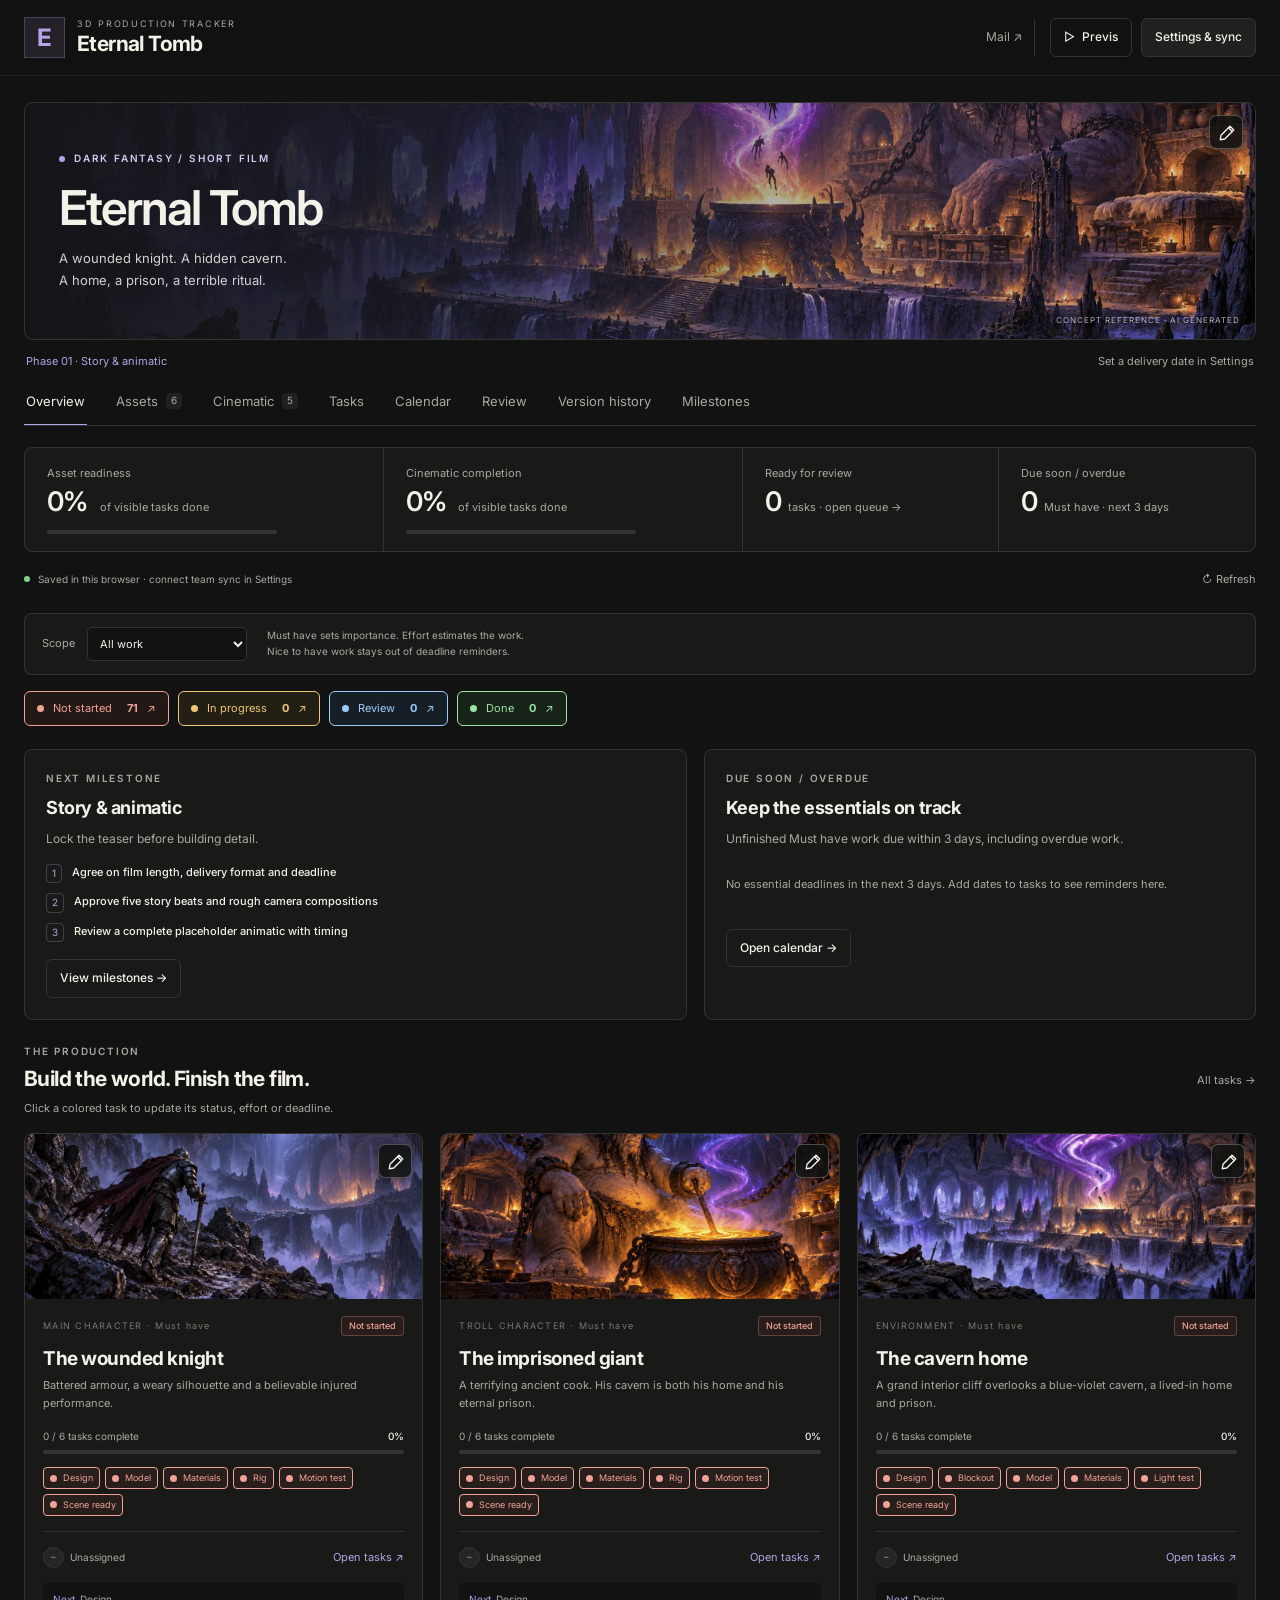
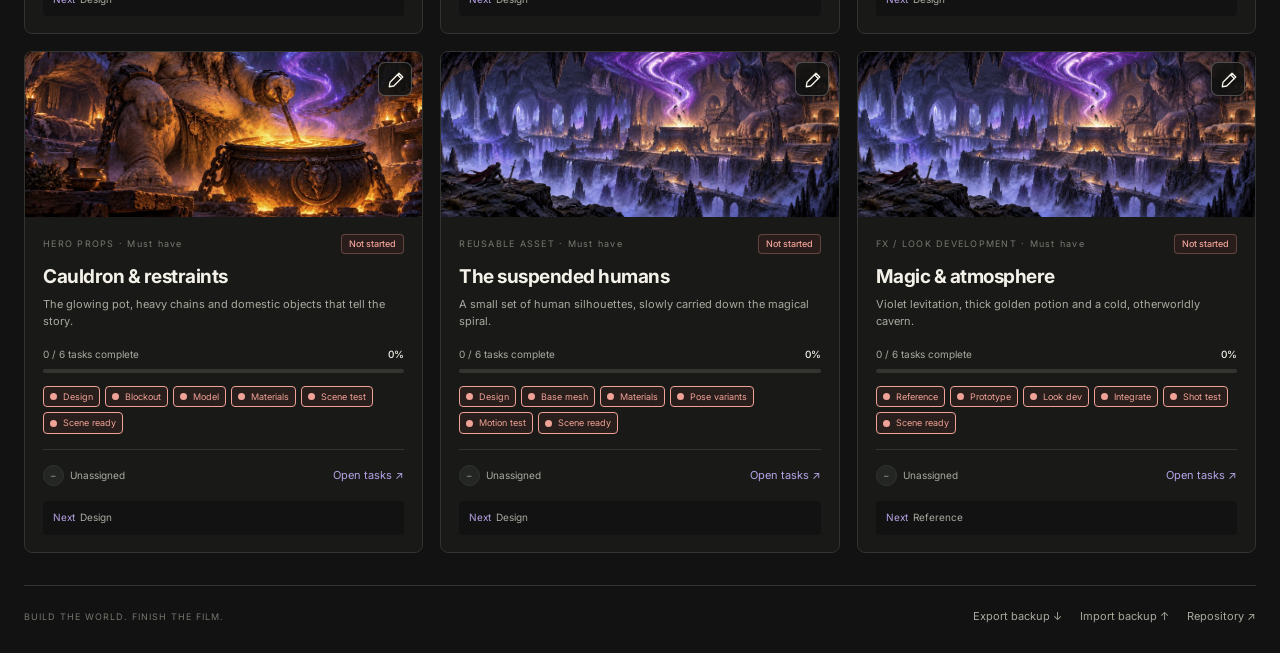
==== commit 57af87bb: "Add task planning, calendar and shared reviews Add color-coded status controls, effort and Must/Nice" ====
--- a/eternal-tomb/index.html
+++ b/eternal-tomb/index.html
@@ -14,6 +14,7 @@
   <script src="seed.js" defer></script>
   <script src="core.js" defer></script>
   <script src="media.js" defer></script>
+  <script src="workflow.js" defer></script>
   <script src="app.js" defer></script>
 </head>
 <body>
@@ -28,9 +29,11 @@
       <span class="concept-label">CONCEPT REFERENCE · AI GENERATED</span>
     </section>
     <div class="project-meta"><span id="phaseLabel">Phase 01 · Story & animatic</span><span id="deadlineLabel">Set a delivery date in Settings</span></div>
-    <nav class="tabs" aria-label="Project sections"><a href="#overview" data-tab="overview">Overview</a><a href="#assets" data-tab="assets">Assets <span>6</span></a><a href="#cinematic" data-tab="cinematic">Cinematic <span>5</span></a><a href="#versions" data-tab="versions">Versions & feedback</a><a href="#milestones" data-tab="milestones">Milestones</a></nav>
+    <nav class="tabs" aria-label="Project sections"><a href="#overview" data-tab="overview">Overview</a><a href="#assets" data-tab="assets">Assets <span>6</span></a><a href="#cinematic" data-tab="cinematic">Cinematic <span>5</span></a><a href="#tasks" data-tab="tasks">Tasks</a><a href="#calendar" data-tab="calendar">Calendar</a><a href="#review" data-tab="review">Review</a><a href="#versions" data-tab="versions">Version history</a><a href="#milestones" data-tab="milestones">Milestones</a></nav>
     <section class="metrics" id="metrics" aria-label="Production progress"></section>
     <div class="sync-strip"><span><span id="saveDot" class="tiny-dot"></span><span id="saveStatus" role="status">Loading project…</span></span><button id="refreshButton" class="text-button">↻ Refresh</button></div>
+    <div id="scopeControls" class="scope-controls"></div>
+    <div id="statusSummary" class="status-summary-row" aria-label="Click a status to view its tasks"></div>
     <section id="view" aria-label="Project content"></section>
     <footer><span>BUILD THE WORLD. FINISH THE FILM.</span><div><button class="text-button" id="exportButton">Export backup ↓</button><button class="text-button" id="importButton">Import backup ↑</button><a href="https://github.com/jens-lund/mail-shot-tracker" target="_blank" rel="noopener noreferrer">Repository ↗</a></div></footer>
   </main>
@@ -63,3 +66,4 @@
   <noscript><p>This tracker needs JavaScript enabled to save and display your project.</p></noscript>
 </body>
 </html>
+
--- a/eternal-tomb/styles.css
+++ b/eternal-tomb/styles.css
@@ -1,4 +1,5 @@
 :root{color-scheme:dark;--bg:#111211;--panel:#191a18;--panel2:#20211f;--line:#32342f;--text:#f3f1e8;--muted:#aaa99f;--soft:#76786f;--violet:#b6a2e6;--green:#7fd38b;--amber:#dbb465;--red:#e28c81}
+:root{--blue:#83b9ef}
 *{box-sizing:border-box}body{margin:0;background:var(--bg);color:var(--text);font-family:Inter,"Segoe UI",sans-serif;font-size:14px;line-height:1.55;-webkit-font-smoothing:antialiased}button,input,select,textarea{font:inherit}button,a,input,select,textarea{-webkit-tap-highlight-color:transparent}button{cursor:pointer}a{color:inherit;text-decoration:none}button{color:var(--text)}button:disabled{cursor:default;opacity:.5}button:focus-visible,a:focus-visible,input:focus-visible,select:focus-visible,textarea:focus-visible{outline:2px solid var(--violet);outline-offset:4px}h1,h2,h3,p{margin:0}h2{font-size:21px;letter-spacing:-.6px}h3{font-size:16px}small,.help,.muted{color:var(--muted)}
 .app-header{position:sticky;top:0;z-index:5;display:flex;justify-content:space-between;align-items:center;padding:17px max(24px,calc((100vw - 1420px)/2));border-bottom:1px solid #ffffff0e;background:#111211ec;backdrop-filter:blur(16px);gap:16px}.brand{display:flex;align-items:center;gap:12px}.brand-mark{display:grid;place-items:center;width:41px;height:41px;background:#242129;color:var(--violet);border:1px solid #b6a2e644;font-weight:700;font-size:24px}.brand small{display:block;font-size:9px;letter-spacing:1.7px}.brand strong{display:block;font-size:21px;line-height:1.25;letter-spacing:-.6px}.header-actions{display:flex;align-items:center;gap:9px}.button{display:inline-flex;align-items:center;justify-content:center;gap:7px;background:var(--panel2);border:1px solid var(--line);border-radius:6px;padding:9px 13px;font-weight:500;font-size:12px}.button:hover{background:#2a2c28}.button.primary{background:var(--violet);color:#1b1428;border-color:var(--violet);font-weight:600}.button.subtle{background:transparent}.project-switch{font-size:12px;color:var(--muted);padding:9px 12px;border-right:1px solid var(--line);margin-right:6px}.project-switch:hover{color:var(--violet)}main{max-width:1420px;margin:auto;padding:26px 24px 0}
 .project-hero{position:relative;overflow:hidden;min-height:238px;display:flex;align-items:center;border:1px solid var(--line);border-radius:9px;background:linear-gradient(90deg,#141518 0%,#141518dd 25%,#14151855 61%,#14151822 100%),url('images/reveal.webp') center 48%/cover,#1f1c2a}.hero-copy{padding:31px 34px;position:relative;z-index:1}.eyebrow{font-size:10px;letter-spacing:1.8px;font-weight:600;color:var(--muted)}.hero-copy .eyebrow{color:#d6c8f1;display:flex;align-items:center;gap:9px}.tiny-dot{display:inline-block;height:6px;width:6px;border-radius:50%;background:var(--violet);flex-shrink:0}.hero-copy h1{font-size:48px;letter-spacing:-2px;font-weight:600;line-height:1.2;margin:12px 0}.hero-copy p{font-size:13px;color:#d4d2cf;line-height:1.65}.concept-label{position:absolute;right:15px;bottom:13px;font-size:8px;letter-spacing:1px;color:#ffffffaa;text-shadow:0 1px 4px #000}.project-meta{display:flex;justify-content:space-between;gap:15px;font-size:11px;color:var(--muted);padding:13px 2px 21px}.project-meta span:first-child{color:var(--violet)}
@@ -13,4 +14,49 @@
 @media(max-width:950px){.version-layout{grid-template-columns:160px minmax(0,1fr)}.version-fields{grid-template-columns:1fr 1fr}.version-fields label:first-child{grid-column:1/-1}.version-select{padding:11px}.review-toolbar>.help{display:none}.review-image img{height:145px}.sheet-heading{flex-wrap:wrap}.main-sheet img{max-height:330px}.version-title-row h3{font-size:18px}.version-title-row .button{font-size:10px}}
 @media(max-width:650px){.tabs{gap:19px}.tabs a{font-size:11px}.review-toolbar{gap:10px}.review-toolbar>label{min-width:0;flex:1;font-size:10px}.review-toolbar select{font-size:10px;padding:8px}.version-layout{grid-template-columns:1fr}.version-sidebar{flex-direction:row;overflow-x:auto;padding-bottom:6px}.version-sidebar>.eyebrow{display:none}.version-select{min-width:180px;flex-shrink:0}.angle-grid{gap:6px}.angle-placeholder{font-size:9px;min-height:90px}.angle-placeholder small{font-size:7px}.angle-image img{height:95px}.review-gallery{grid-template-columns:1fr}.review-image img{height:185px}.version-fields{gap:9px}.version-fields label{font-size:10px}.version-title-row{flex-wrap:wrap}.version-title-row h3{font-size:17px}.upload-panel{padding:12px}.upload-bottom{align-items:flex-end}.upload-bottom .button{font-size:10px;padding:8px}.main-sheet img{max-height:260px}.sheet-heading h3{font-size:12px}.compare-grid{gap:8px}.comment-meta time{margin-left:0}.detail-actions{flex-wrap:wrap}}
 
-.editable-image{position:relative;min-width:0}.editable-image>img{display:block}.image-edit{position:absolute;top:10px;right:10px;z-index:2;width:34px;height:34px;display:grid;place-items:center;padding:8px;border:1px solid #ffffff40;border-radius:7px;background:#111211dc;color:#f3f1e8;box-shadow:0 2px 9px #0005;cursor:pointer}.image-edit svg{width:18px;height:18px;pointer-events:none}.image-edit:hover{background:#35313e;border-color:var(--violet);color:var(--violet)}.angle-grid .editable-image>.image-open{width:100%}.angle-grid .image-edit{top:6px;right:6px}.thumbnail-preview{display:block;width:100%;max-height:280px;object-fit:contain;border:1px solid var(--line);border-radius:6px;background:var(--bg);margin-bottom:18px}.image-error{color:var(--red);font-size:12px;overflow-wrap:anywhere}#thumbnailCaptionLabel[hidden]{display:none}.project-hero>.image-edit{top:12px;right:12px}@media(max-width:650px){.image-edit{width:34px;height:34px;top:8px;right:8px}.angle-grid .image-edit{width:30px;height:30px;padding:6px;top:4px;right:4px}.thumbnail-preview{max-height:220px}}
+.editable-image{position:relative;min-width:0}.editable-image>img{display:block}.image-edit{position:absolute;top:10px;right:10px;z-index:2;width:34px;height:34px;display:grid;place-items:center;padding:8px;border:1px solid #ffffff40;border-radius:7px;background:#111211dc;color:#f3f1e8;box-shadow:0 2px 9px #0005;cursor:pointer}.image-edit svg{width:18px;height:18px;pointer-events:none}.image-edit:hover{background:#35313e;border-color:var(--violet);color:var(--violet)}.angle-grid .editable-image>.image-open{width:100%}.angle-grid .image-edit{top:6px;right:6px}.thumbnail-preview{display:block;width:100%;max-height:min(220px,30vh);object-fit:contain;border:1px solid var(--line);border-radius:6px;background:var(--bg);margin-bottom:18px}.image-error{color:var(--red);font-size:12px;overflow-wrap:anywhere}#thumbnailCaptionLabel[hidden]{display:none}.project-hero>.image-edit{top:12px;right:12px}@media(max-width:650px){.image-edit{width:34px;height:34px;top:8px;right:8px}.angle-grid .image-edit{width:30px;height:30px;padding:6px;top:4px;right:4px}.thumbnail-preview{max-height:min(180px,25vh)}}
+
+/* Team workflow: status is always conveyed with a label as well as color. */
+.status-todo,.badge.todo{color:#f0a297;background:#572c283d;border-color:#e28c8155}
+.status-doing,.badge.active{color:#edc776;background:#59452240;border-color:#dbb46566}
+.status-review,.badge.review{color:#9ecafa;background:#263e584d;border-color:#83b9ef66}
+.status-done,.badge.done{color:#9ce2a5;background:#25452b4d;border-color:#7fd38b66}
+.status-dot{display:inline-block;width:7px;height:7px;flex-shrink:0;border-radius:50%;background:currentColor}
+.status-picker{font-size:11px;font-weight:600;border:1px solid;border-radius:6px;padding:8px 10px;min-width:125px;cursor:pointer}
+.status-picker option{background:var(--panel);color:var(--text)}
+.scope-controls{display:flex;align-items:center;gap:20px;margin-bottom:16px;padding:13px 17px;border:1px solid var(--line);border-radius:7px;background:var(--panel)}
+.scope-controls>label{display:flex;align-items:center;gap:12px;flex-shrink:0;margin:0}
+.scope-controls select{margin:0;min-width:160px;padding:8px;font-size:11px}
+.scope-controls p{font-size:10px;color:var(--muted)}
+.status-summary-row{display:flex;flex-wrap:wrap;gap:9px;margin:0 0 23px}
+.status-summary{display:inline-flex;align-items:center;gap:9px;border:1px solid;border-radius:6px;font-size:11px;padding:8px 12px}
+.status-summary strong{margin-left:6px}.status-summary:hover{filter:brightness(1.25)}
+.metric:hover{background:#ffffff04}.metric small{color:var(--muted)}
+.stage-chip{display:inline-flex;align-items:center;gap:6px;border:1px solid}.stage-chip:hover{filter:brightness(1.4)}
+.reminder-list{max-height:310px;overflow-y:auto;margin:15px 0}.reminder-row{display:flex;justify-content:space-between;align-items:center;gap:12px;padding:12px 0;border-bottom:1px solid var(--line)}
+.reminder-row strong,.reminder-row small{display:block;font-size:12px}.reminder-row small{font-size:10px;color:var(--amber)}
+.reminder-row>div:last-child{display:flex;flex-direction:column;gap:5px;flex-shrink:0;font-size:10px;color:var(--violet)}
+.task-editor{padding:15px;border:1px solid var(--line);border-radius:7px;background:var(--bg);margin-bottom:12px;scroll-margin:20px}
+.task-editor-head{display:flex;align-items:center;gap:10px;margin-bottom:12px}.task-editor-head input[type=checkbox]{accent-color:var(--green);width:17px;height:17px;flex-shrink:0}
+.task-name{min-width:0;flex:1;padding:7px;border:1px solid transparent;background:transparent;color:var(--text);font-weight:600;font-size:13px;border-radius:4px}.task-name:hover,.task-name:focus{border-color:var(--line)}
+.task-editor.completed .task-name{color:var(--green)}.task-pickers{display:grid;grid-template-columns:repeat(4,minmax(0,1fr));gap:10px}
+.task-pickers label{font-size:9px;margin-bottom:8px}.task-pickers input,.task-pickers select{padding:7px;font-size:10px;margin-top:4px}
+.task-editor details{font-size:10px;color:var(--muted)}.task-editor summary{cursor:pointer}.task-editor details>label{margin-top:12px}.task-actions{display:flex;flex-wrap:wrap;gap:15px;align-items:center;margin-top:10px}.danger{color:var(--red)}
+.task-highlight{border-color:var(--violet);box-shadow:0 0 0 2px #b6a2e626}
+.task-table{border:1px solid var(--line);border-radius:8px;overflow:hidden}.task-table-row{display:grid;grid-template-columns:minmax(190px,1fr) 95px 100px 75px 130px 45px;gap:14px;align-items:center;padding:16px 18px;background:var(--panel);border-bottom:1px solid var(--line);font-size:11px}.task-table-row:last-child{border:0}
+.task-table-row strong,.task-table-row small{display:block}.task-table-row strong{font-size:12px}.task-table-row small{font-size:10px;margin-top:3px}.task-table-row a:hover{color:var(--violet)}
+.importance{font-size:10px;white-space:nowrap;border:1px solid var(--line);border-radius:5px;padding:4px 7px;text-align:center}.importance.must{color:var(--text)}.importance.nice{color:var(--muted)}.effort,.due-link{color:var(--muted);font-size:10px}
+.calendar-toolbar{display:flex;align-items:center;gap:10px;margin-bottom:16px}.calendar-toolbar h3{min-width:170px;text-align:center}.calendar-toolbar label{display:flex;gap:10px;align-items:center;margin:0 0 0 auto}.calendar-toolbar input{margin:0;width:160px;padding:8px}
+.calendar-grid{display:grid;grid-template-columns:repeat(7,minmax(0,1fr));border-left:1px solid var(--line);border-top:1px solid var(--line);border-radius:7px;overflow:hidden}
+.calendar-weekday{padding:10px;font-size:10px;color:var(--muted);border-right:1px solid var(--line);border-bottom:1px solid var(--line);text-align:center;background:var(--panel)}
+.calendar-cell{min-height:125px;border-right:1px solid var(--line);border-bottom:1px solid var(--line);padding:8px;background:var(--panel)}.calendar-cell.outside{background:var(--bg);opacity:.65}.calendar-cell.selected{box-shadow:inset 0 0 0 2px var(--violet)}
+.calendar-date{border:0;color:var(--muted);background:transparent;width:25px;height:25px;font-size:11px;border-radius:50%;margin-bottom:7px}.today .calendar-date{background:var(--violet);color:var(--bg);font-weight:bold}
+.calendar-event{display:flex;gap:6px;align-items:flex-start;border:1px solid;border-radius:4px;padding:5px;font-size:10px;margin-bottom:5px;overflow-wrap:anywhere}.calendar-event .status-dot{margin-top:4px;width:5px;height:5px}.calendar-event small{display:block;font-size:8px;color:inherit;opacity:.8}.calendar-event:hover{filter:brightness(1.3)}.optional-mark{font-size:8px;margin-left:auto}
+.calendar-agenda{margin-top:18px}.agenda-row{display:flex;align-items:center;gap:15px;padding:7px 0;border-bottom:1px solid var(--line)}.agenda-row time{font-size:11px;color:var(--muted);width:55px;flex-shrink:0}.agenda-row .calendar-event{flex:1;margin:0;font-size:12px;padding:8px}.agenda-row .calendar-event small{font-size:10px}
+.review-workspace{display:grid;grid-template-columns:230px minmax(0,1fr);gap:18px}.review-queue{display:flex;flex-direction:column;gap:9px;align-self:start}.review-queue-item{display:block;border:1px solid var(--line);border-radius:7px;padding:15px;background:var(--panel)}.review-queue-item.selected{border-color:var(--blue);background:#83b9ef0a}.review-queue-item strong,.review-queue-item small,.review-queue-item span{display:block}.review-queue-item strong{font-size:12px}.review-queue-item small{font-size:10px;margin-top:5px}.review-queue-item span{font-size:9px;color:var(--soft);margin-top:5px}
+.review-description{font-size:12px;color:var(--muted);white-space:pre-wrap;overflow-wrap:anywhere;margin-bottom:17px}.review-decision{display:flex;flex-wrap:wrap;gap:9px;align-items:center;margin-bottom:20px}.approve{color:var(--green);border-color:#7fd38b55}.task-review{min-width:0}
+.annotation-surface{position:relative;width:fit-content;max-width:100%;margin:auto;cursor:crosshair;line-height:0}.annotation-surface img{display:block;width:auto;height:auto;max-width:100%;max-height:550px}.annotation-pin{position:absolute;transform:translate(-50%,-50%);width:24px;height:24px;border:2px solid #fff;border-radius:50%;background:#286fbc;color:white;font-size:11px;font-weight:bold;line-height:20px;text-align:center;pointer-events:none;box-shadow:0 1px 6px #000a}.annotation-pin.pending{background:#b47e17}.annotation-pin.resolved{background:#47704a}.comment-target{display:flex;justify-content:space-between;gap:12px;font-size:10px;color:var(--muted)}
+.task-review .empty p{margin:12px 0 18px}.task-review .upload-panel{margin-bottom:23px}
+@media(max-width:1100px){.task-table-row{grid-template-columns:minmax(160px,1fr) 90px 80px 70px 130px;gap:10px}.task-table-row>a:last-child{display:none}}
+@media(max-width:750px){.scope-controls{align-items:flex-start;flex-direction:column;gap:8px}.scope-controls p{font-size:9px}.status-summary-row{gap:6px}.status-summary{font-size:10px;padding:7px 9px}.task-pickers{grid-template-columns:1fr 1fr}.task-editor-head{flex-wrap:wrap}.task-editor-head .status-picker{margin-left:27px}.task-name{flex-basis:70%}.task-table-row{grid-template-columns:minmax(120px,1fr) 115px;padding:14px;gap:8px}.task-table-row>div{grid-column:1/-1}.task-table-row .status-picker{grid-column:2;grid-row:2/4;min-width:0;width:115px}.task-table-row .effort{display:none}.task-table-row .importance{justify-self:start}.calendar-grid{overflow:hidden}.calendar-cell{padding:4px;min-height:85px}.calendar-date{font-size:10px;width:22px;height:22px}.calendar-cell .calendar-event{font-size:8px;padding:3px;gap:3px}.calendar-cell .calendar-event small,.calendar-cell .optional-mark,.calendar-cell .status-dot{display:none}.calendar-toolbar{flex-wrap:wrap;gap:7px}.calendar-toolbar h3{min-width:150px;font-size:15px}.calendar-toolbar label{margin:5px 0 0;flex-basis:100%}.calendar-weekday{font-size:9px;padding:6px}.review-workspace{grid-template-columns:1fr}.review-queue{flex-direction:row;overflow-x:auto}.review-queue-item{min-width:185px;flex-shrink:0}.reminder-row{align-items:flex-start}.reminder-row>div:last-child{font-size:9px}.annotation-surface img{max-height:350px}.task-review{padding:17px}.task-editor{padding:12px}.task-actions{gap:12px}.task-review .upload-bottom{flex-wrap:wrap}.calendar-agenda{padding:15px}}
+.remove-confirmation{padding:12px;margin-top:12px;border:1px solid #e28c8155;border-radius:6px}.remove-confirmation p{font-size:11px;color:var(--muted);margin-bottom:9px}.remove-confirmation .button{margin-right:8px;font-size:10px}
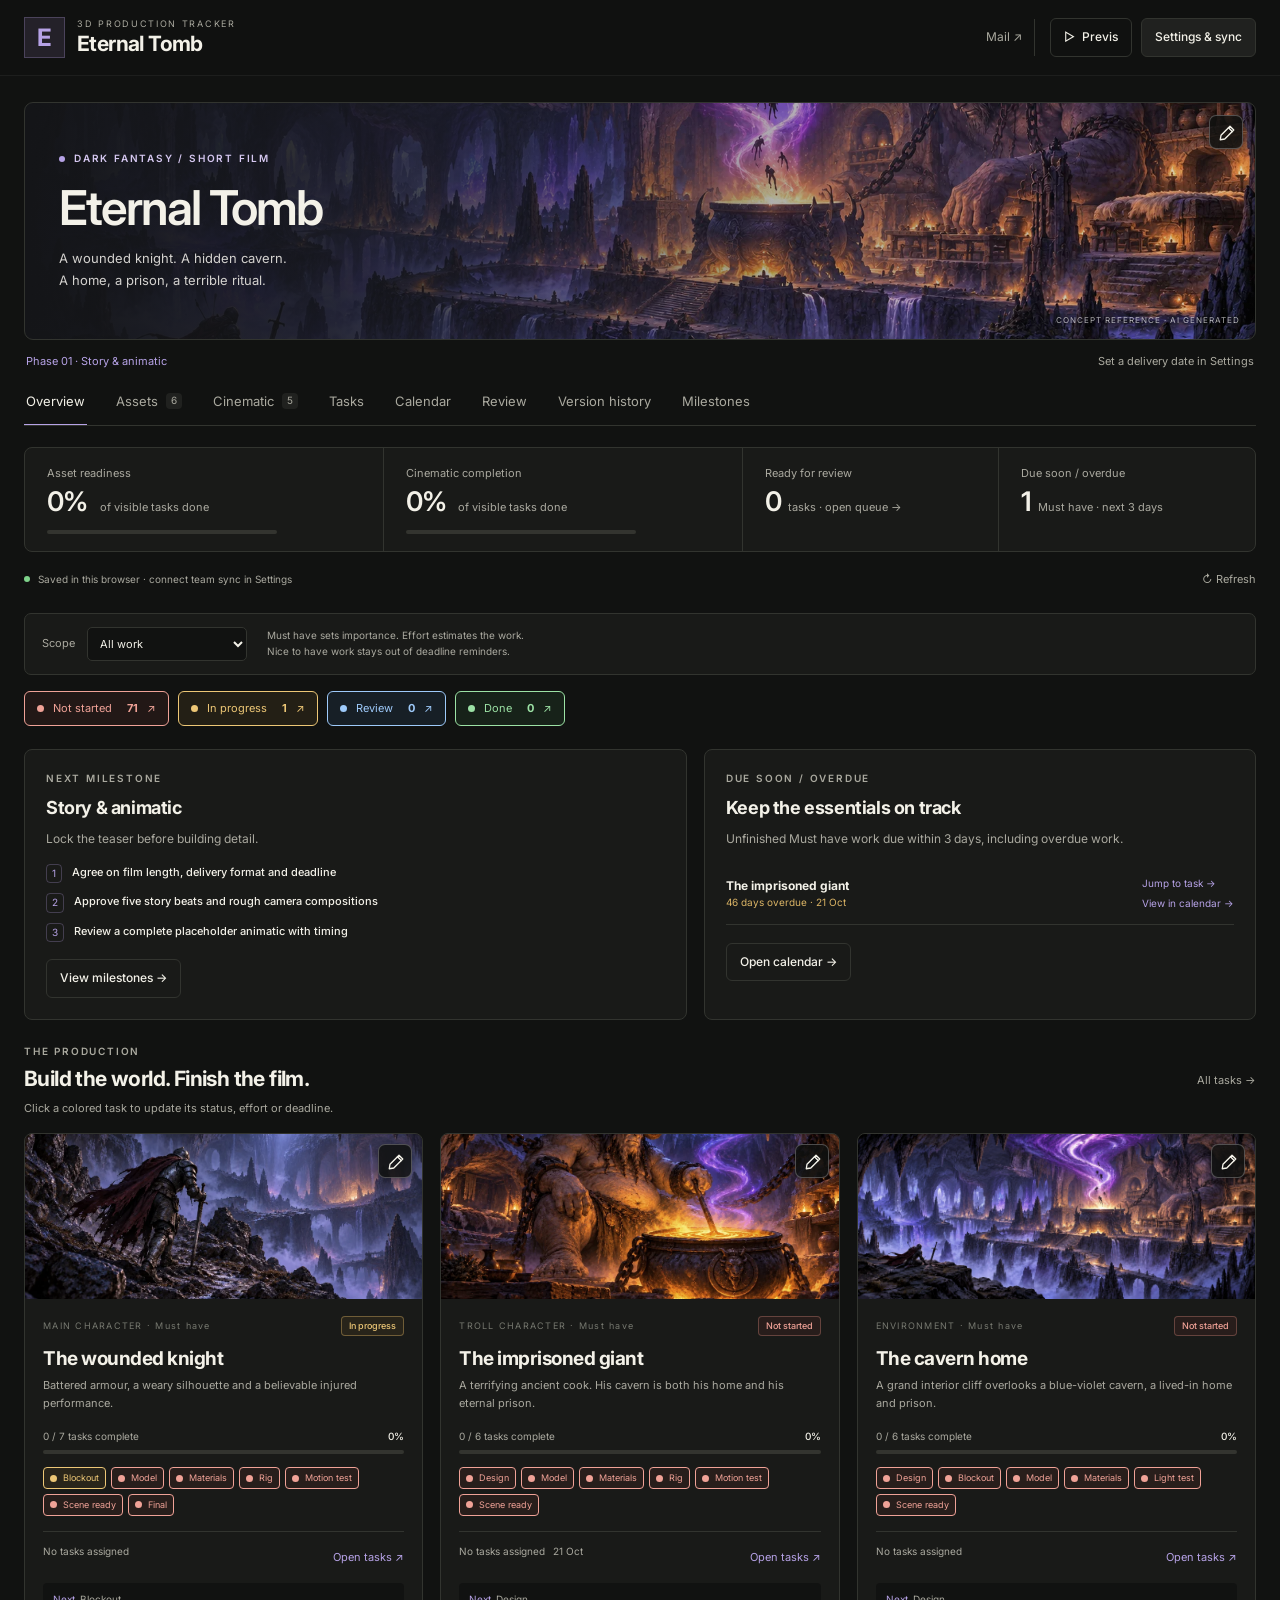
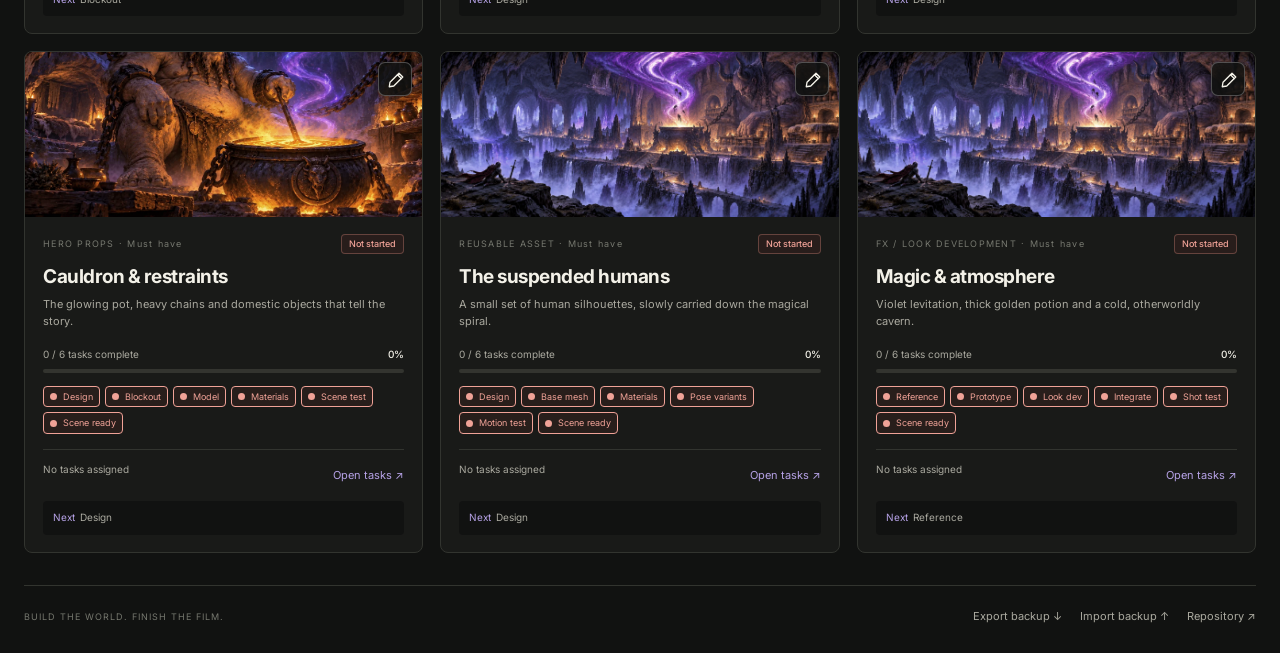
==== commit 2deab648: "Version website assets so reloads load the updated task interface" ====
--- a/eternal-tomb/index.html
+++ b/eternal-tomb/index.html
@@ -10,12 +10,12 @@
   <link rel="preconnect" href="https://fonts.googleapis.com">
   <link rel="preconnect" href="https://fonts.gstatic.com" crossorigin>
   <link href="https://fonts.googleapis.com/css2?family=Inter:wght@400;500;600;700;800&display=swap" rel="stylesheet">
-  <link rel="stylesheet" href="styles.css">
-  <script src="seed.js" defer></script>
-  <script src="core.js" defer></script>
-  <script src="media.js" defer></script>
-  <script src="workflow.js" defer></script>
-  <script src="app.js" defer></script>
+  <link rel="stylesheet" href="styles.css?v=20261007-task-windows">
+  <script src="seed.js?v=20261007-task-windows" defer></script>
+  <script src="core.js?v=20261007-task-windows" defer></script>
+  <script src="media.js?v=20261007-task-windows" defer></script>
+  <script src="workflow.js?v=20261007-task-windows" defer></script>
+  <script src="app.js?v=20261007-task-windows" defer></script>
 </head>
 <body>
   <header class="app-header">
@@ -67,3 +67,4 @@
 </body>
 </html>
 
+
--- a/eternal-tomb/styles.css
+++ b/eternal-tomb/styles.css
@@ -60,3 +60,37 @@
 @media(max-width:1100px){.task-table-row{grid-template-columns:minmax(160px,1fr) 90px 80px 70px 130px;gap:10px}.task-table-row>a:last-child{display:none}}
 @media(max-width:750px){.scope-controls{align-items:flex-start;flex-direction:column;gap:8px}.scope-controls p{font-size:9px}.status-summary-row{gap:6px}.status-summary{font-size:10px;padding:7px 9px}.task-pickers{grid-template-columns:1fr 1fr}.task-editor-head{flex-wrap:wrap}.task-editor-head .status-picker{margin-left:27px}.task-name{flex-basis:70%}.task-table-row{grid-template-columns:minmax(120px,1fr) 115px;padding:14px;gap:8px}.task-table-row>div{grid-column:1/-1}.task-table-row .status-picker{grid-column:2;grid-row:2/4;min-width:0;width:115px}.task-table-row .effort{display:none}.task-table-row .importance{justify-self:start}.calendar-grid{overflow:hidden}.calendar-cell{padding:4px;min-height:85px}.calendar-date{font-size:10px;width:22px;height:22px}.calendar-cell .calendar-event{font-size:8px;padding:3px;gap:3px}.calendar-cell .calendar-event small,.calendar-cell .optional-mark,.calendar-cell .status-dot{display:none}.calendar-toolbar{flex-wrap:wrap;gap:7px}.calendar-toolbar h3{min-width:150px;font-size:15px}.calendar-toolbar label{margin:5px 0 0;flex-basis:100%}.calendar-weekday{font-size:9px;padding:6px}.review-workspace{grid-template-columns:1fr}.review-queue{flex-direction:row;overflow-x:auto}.review-queue-item{min-width:185px;flex-shrink:0}.reminder-row{align-items:flex-start}.reminder-row>div:last-child{font-size:9px}.annotation-surface img{max-height:350px}.task-review{padding:17px}.task-editor{padding:12px}.task-actions{gap:12px}.task-review .upload-bottom{flex-wrap:wrap}.calendar-agenda{padding:15px}}
 .remove-confirmation{padding:12px;margin-top:12px;border:1px solid #e28c8155;border-radius:6px}.remove-confirmation p{font-size:11px;color:var(--muted);margin-bottom:9px}.remove-confirmation .button{margin-right:8px;font-size:10px}
+
+/* Room for the team, task controls and visual progress at the same time. */
+.detail-dialog{width:min(1080px,calc(100% - 48px));max-height:94vh}
+.detail-dialog .dialog-content{padding:26px 30px}.detail-cover{height:180px}
+.section-fields{display:grid;grid-template-columns:minmax(0,1.7fr) minmax(220px,1fr);gap:26px;margin:22px 0}
+.section-fields textarea{min-height:112px}.section-pickers{display:grid;grid-template-columns:1fr 1fr;align-content:start;gap:12px}
+.section-pickers>label:first-child{grid-column:1/-1}.section-pickers label{margin-bottom:0}
+.subtasks-heading{display:flex;align-items:baseline;justify-content:space-between;gap:14px;margin:26px 0 12px}.subtasks-heading h3{font-size:16px}.subtasks-heading p{font-size:11px;color:var(--muted)}
+.detail-dialog .task-list{margin:18px 0}.task-editor{padding:18px;margin-bottom:14px;border-radius:9px}
+.task-editor-head{gap:12px;margin-bottom:17px}.task-step{font-size:11px;font-weight:600;letter-spacing:1px;color:var(--soft);width:24px;flex-shrink:0}
+.task-editor-head .task-name{font-size:15px}.task-editor-head .status-picker{font-size:12px;padding:9px 12px}
+.task-controls-row{display:grid;grid-template-columns:minmax(290px,1fr) minmax(0,1.15fr);gap:22px;align-items:start;margin-bottom:15px}
+.task-pickers{grid-template-columns:repeat(3,minmax(0,1fr));gap:12px}.task-pickers label{font-size:10px;margin-bottom:0}.task-pickers input,.task-pickers select{padding:9px;font-size:12px;margin-top:7px;min-width:0}
+.field-caption{display:block;font-size:10px;color:var(--muted);margin-bottom:7px}.assignee-buttons{display:flex;flex-wrap:wrap;gap:7px}
+.member-jens{--member-color:#a5d6ff;--member-bg:#24445a;--member-border:#619bc5}
+.member-kevin{--member-color:#d0b8ff;--member-bg:#403053;--member-border:#9771c8}
+.member-neutral{--member-color:#b8b9b4;--member-bg:#292b27;--member-border:#55594f}
+.assignee-button{display:inline-flex;align-items:center;gap:6px;min-height:37px;padding:6px 9px;border:1px solid var(--line);border-radius:6px;background:transparent;color:var(--member-color);font-size:12px;cursor:pointer}
+.assignee-button:hover{border-color:var(--member-border);background:color-mix(in srgb,var(--member-bg) 55%,transparent)}
+.assignee-button[aria-pressed="true"]{background:var(--member-bg);border-color:var(--member-border);box-shadow:inset 0 0 0 1px var(--member-border)}
+.member-avatar{display:inline-grid;place-items:center;flex-shrink:0;width:21px;height:21px;border-radius:50%;font-size:10px;font-weight:600;background:var(--member-bg);color:var(--member-color)}
+.assignee-check{width:9px;font-size:10px;font-weight:600}.member-badge{display:inline-flex;align-items:center;gap:5px;padding:3px 7px;border:1px solid var(--member-border);border-radius:5px;font-size:10px;background:var(--member-bg);color:var(--member-color)}
+.task-team{display:flex;flex-wrap:wrap;align-items:center;gap:5px;font-size:10px;min-width:0}.team-due{color:var(--muted);margin-left:3px}.card-bottom{align-items:flex-start}.card-bottom .open-card{flex-shrink:0}
+.task-editor details{border-top:1px solid var(--line);padding-top:13px;font-size:12px}.task-editor summary{color:var(--text);font-weight:500;line-height:1.6}.task-notes-count{font-size:10px;color:var(--soft);font-weight:400;margin-left:10px}
+.task-notes-grid{display:grid;grid-template-columns:minmax(0,1fr) minmax(0,1.15fr);gap:24px;margin-top:20px}.task-notes-grid>label{font-size:12px;margin:0}.task-notes-grid textarea{min-height:185px;font-size:13px;line-height:1.7}
+.task-notes-heading{display:flex;justify-content:space-between;align-items:center;margin-bottom:10px}.task-notes-heading h4{font-size:12px;font-weight:500;color:var(--text)}.task-notes-heading>span{font-size:10px;color:var(--muted)}
+.task-image-gallery{display:grid;grid-template-columns:repeat(3,minmax(0,1fr));gap:9px}.task-image{margin:0;border:1px solid var(--line);border-radius:6px;overflow:hidden;min-width:0}.task-image.current{grid-column:1/-1}
+.task-image .image-open{display:block;width:100%;border-radius:0}.task-image img{display:block;width:100%;height:85px;object-fit:contain;background:#090b0b}.task-image.current img{height:220px}
+.task-image figcaption{padding:8px 9px;font-size:10px;line-height:1.5;overflow-wrap:anywhere;color:var(--muted)}.current-image-label{display:inline-block;color:var(--green);margin-right:8px;font-size:9px}
+.task-image-gallery.is-empty{display:block;border:1px dashed var(--line);border-radius:6px;padding:24px 15px;text-align:center;color:var(--soft);font-size:11px}
+.task-image-upload{margin-top:14px;padding:13px;border:1px dashed var(--line);border-radius:6px}.task-image-upload label{font-size:10px;margin-bottom:11px}.task-image-upload input{font-size:11px;padding:8px}.task-image-upload input[type=file]::file-selector-button{background:var(--panel2);border:1px solid var(--line);border-radius:4px;color:var(--text);padding:5px 7px;font:inherit;margin-right:7px}.task-image-upload .help{font-size:9px;margin:0}.task-image-upload .button{font-size:10px;padding:7px 9px}.task-upload-result{font-size:10px;color:var(--muted);margin-top:8px}.task-upload-result:empty{display:none}.task-actions{border-top:1px solid var(--line);padding-top:14px;margin-top:20px;font-size:11px}.task-actions [hidden]{display:none}
+.task-table-row .member-badge{margin-top:7px}.task-table-row .member-badge .member-avatar{width:18px;height:18px}.visually-hidden{position:absolute;width:1px;height:1px;overflow:hidden;clip-path:inset(50%);white-space:nowrap}
+@media(max-width:980px){.task-controls-row{grid-template-columns:1fr;gap:14px}.task-pickers{max-width:none}.task-notes-grid{gap:18px}.section-fields{gap:18px}.detail-dialog{width:calc(100% - 32px)}}
+@media(max-width:650px){.detail-dialog{width:calc(100% - 16px);max-height:96vh}.detail-dialog .dialog-content{padding:18px}.detail-cover{height:120px}.section-fields{grid-template-columns:1fr;gap:8px;margin:16px 0}.section-fields textarea{min-height:85px}.section-pickers{grid-template-columns:1fr 1fr}.section-pickers>label:first-child{grid-column:auto}.section-pickers>label:last-child{grid-column:1/-1}.subtasks-heading{align-items:flex-start;flex-direction:column;gap:4px;margin-top:22px}.task-editor{padding:13px}.task-editor-head{gap:8px;flex-wrap:wrap}.task-step{width:19px}.task-editor-head .task-name{flex-basis:55%;font-size:14px}.task-editor-head .status-picker{margin-left:44px;min-width:145px}.task-controls-row{gap:15px}.task-pickers{grid-template-columns:1fr 1fr;gap:10px}.task-pickers label:last-child{grid-column:1/-1}.task-notes-grid{grid-template-columns:1fr}.task-notes-grid textarea{min-height:120px}.task-notes-count{display:block;margin-left:15px}.assignee-button{font-size:11px;min-height:38px;padding:7px 8px}.task-image.current img{height:210px}.task-actions{gap:12px}.task-image-upload .upload-bottom{flex-wrap:wrap;gap:8px}}
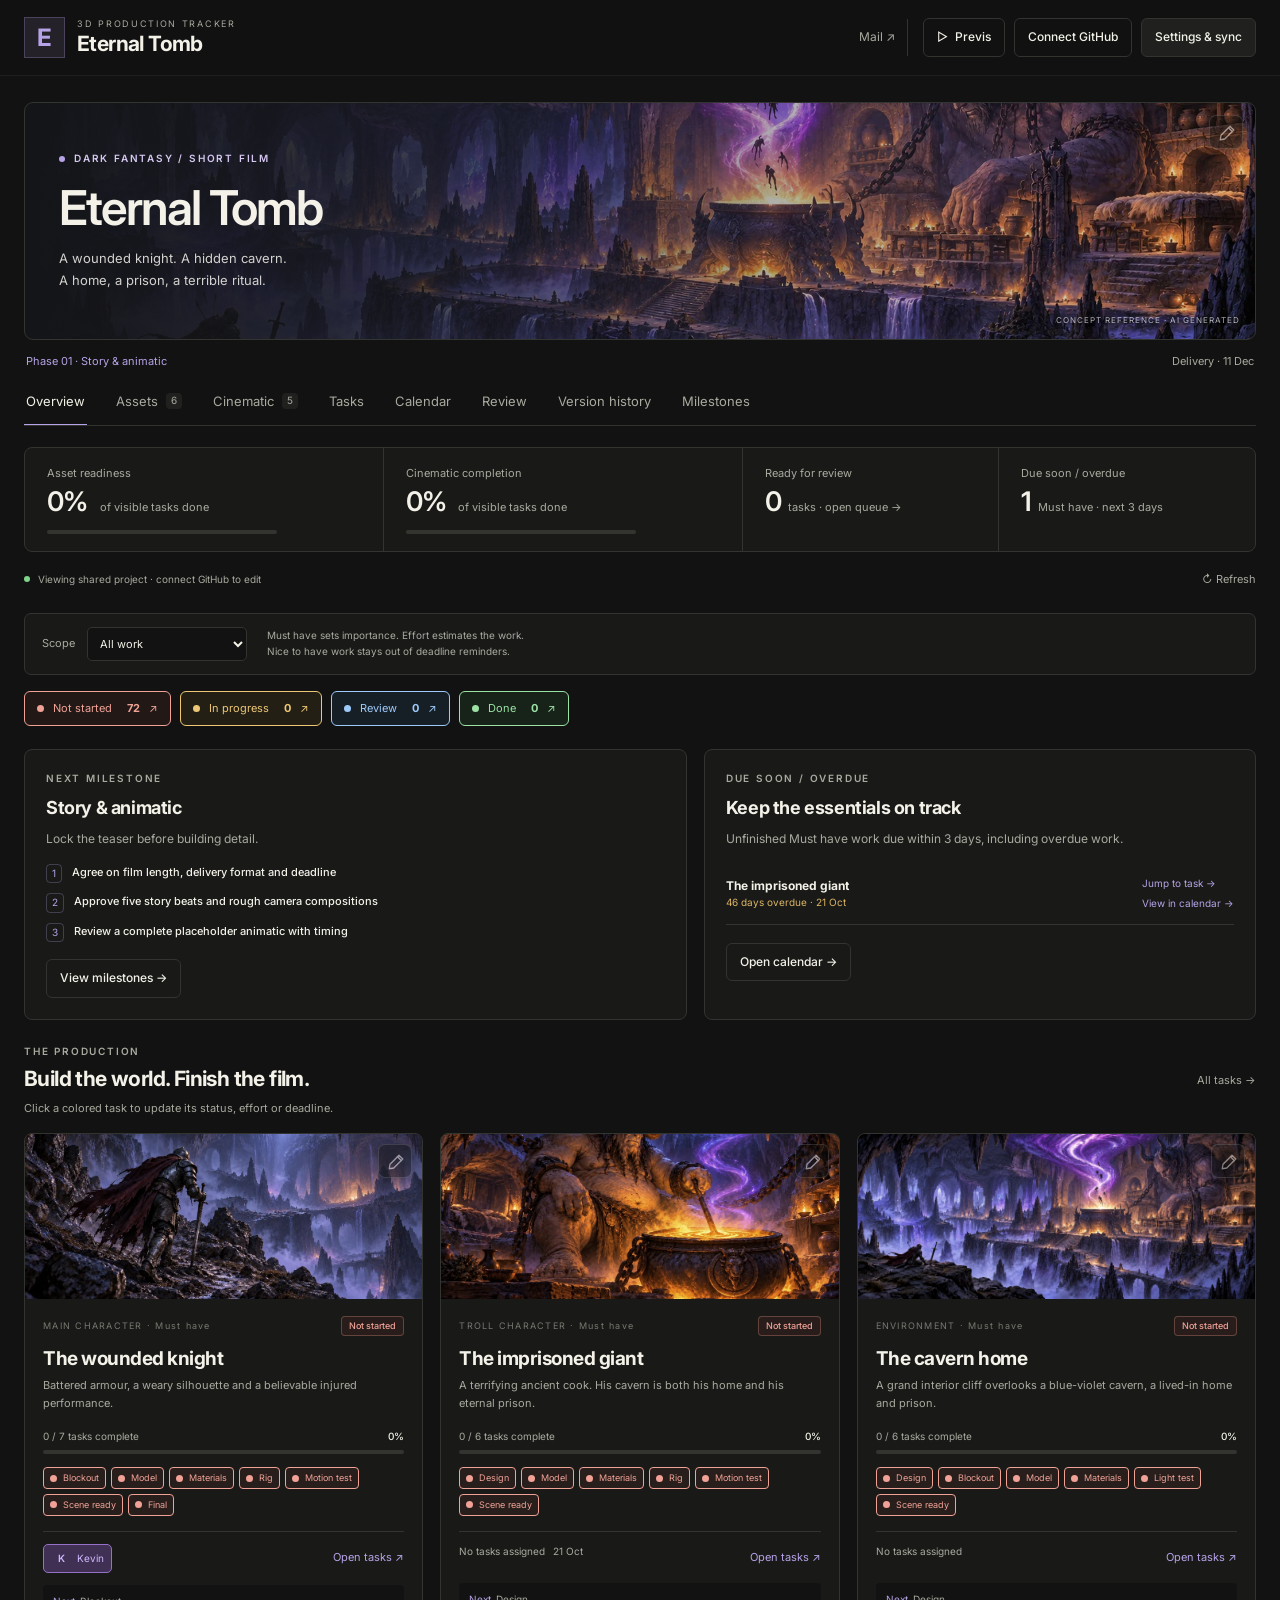
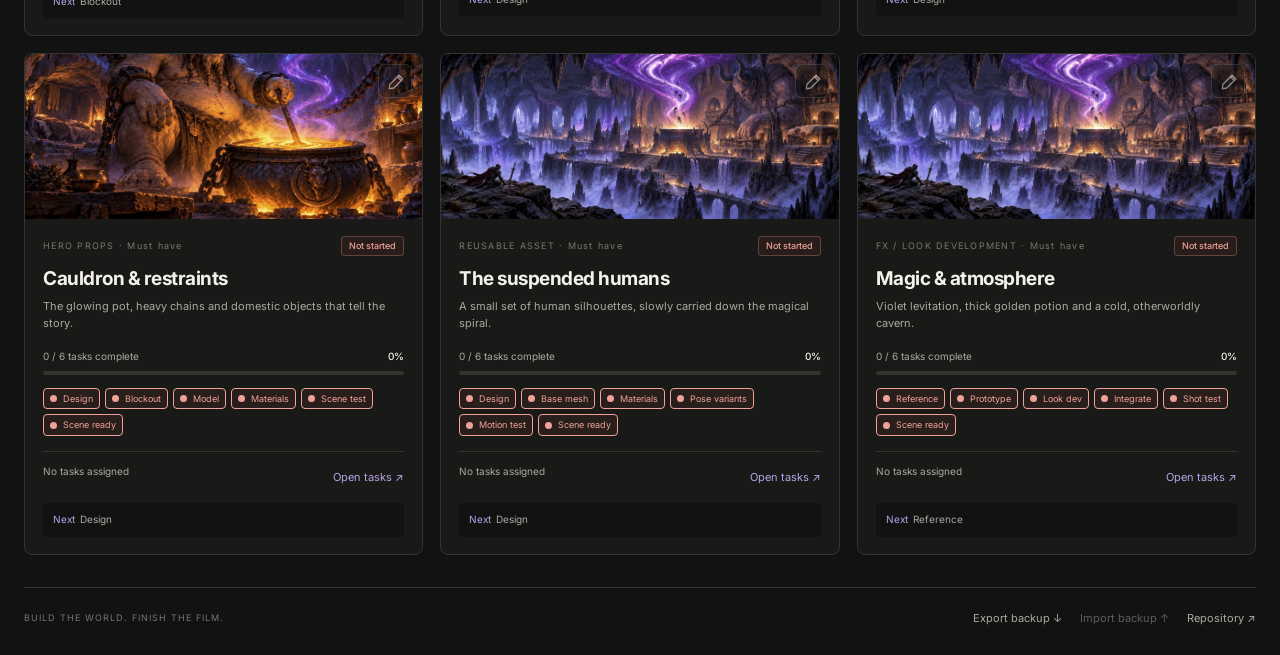
==== commit 32f5a929: "Make cinematic editing, version recovery and live collaboration usable" ====
--- a/eternal-tomb/index.html
+++ b/eternal-tomb/index.html
@@ -10,17 +10,18 @@
   <link rel="preconnect" href="https://fonts.googleapis.com">
   <link rel="preconnect" href="https://fonts.gstatic.com" crossorigin>
   <link href="https://fonts.googleapis.com/css2?family=Inter:wght@400;500;600;700;800&display=swap" rel="stylesheet">
-  <link rel="stylesheet" href="styles.css?v=20261007-task-windows">
-  <script src="seed.js?v=20261007-task-windows" defer></script>
-  <script src="core.js?v=20261007-task-windows" defer></script>
-  <script src="media.js?v=20261007-task-windows" defer></script>
-  <script src="workflow.js?v=20261007-task-windows" defer></script>
-  <script src="app.js?v=20261007-task-windows" defer></script>
+  <link rel="stylesheet" href="styles.css?v=20261007-collaboration">
+  <script src="seed.js?v=20261007-collaboration" defer></script>
+  <script src="core.js?v=20261007-collaboration" defer></script>
+  <script src="media.js?v=20261007-collaboration" defer></script>
+  <script src="workflow.js?v=20261007-collaboration" defer></script>
+  <script src="collaboration.js?v=20261007-collaboration" defer></script>
+  <script src="app.js?v=20261007-collaboration" defer></script>
 </head>
 <body>
   <header class="app-header">
     <a class="brand" href="#overview" aria-label="Eternal Tomb overview"><span class="brand-mark">E</span><span><small>3D PRODUCTION TRACKER</small><strong id="brandTitle">Eternal Tomb</strong></span></a>
-    <div class="header-actions"><a class="project-switch" href="../">Mail <span aria-hidden="true">↗</span></a><button id="previewButton" class="button subtle">▷ <span>Previs</span></button><button id="settingsButton" class="button">Settings & sync</button></div>
+    <div class="header-actions"><a class="project-switch" href="../">Mail <span aria-hidden="true">↗</span></a><button id="previewButton" class="button subtle">▷ <span>Previs</span></button><button id="connectButton" class="button subtle">Connect GitHub</button><button id="settingsButton" class="button">Settings & sync</button></div>
   </header>
   <main>
     <section class="project-hero">
@@ -32,7 +33,7 @@
     <nav class="tabs" aria-label="Project sections"><a href="#overview" data-tab="overview">Overview</a><a href="#assets" data-tab="assets">Assets <span>6</span></a><a href="#cinematic" data-tab="cinematic">Cinematic <span>5</span></a><a href="#tasks" data-tab="tasks">Tasks</a><a href="#calendar" data-tab="calendar">Calendar</a><a href="#review" data-tab="review">Review</a><a href="#versions" data-tab="versions">Version history</a><a href="#milestones" data-tab="milestones">Milestones</a></nav>
     <section class="metrics" id="metrics" aria-label="Production progress"></section>
     <div class="sync-strip"><span><span id="saveDot" class="tiny-dot"></span><span id="saveStatus" role="status">Loading project…</span></span><button id="refreshButton" class="text-button">↻ Refresh</button></div>
-    <div id="scopeControls" class="scope-controls"></div>
+    <p id="liveNotice" class="live-notice" role="status" hidden></p><div id="scopeControls" class="scope-controls"></div>
     <div id="statusSummary" class="status-summary-row" aria-label="Click a status to view its tasks"></div>
     <section id="view" aria-label="Project content"></section>
     <footer><span>BUILD THE WORLD. FINISH THE FILM.</span><div><button class="text-button" id="exportButton">Export backup ↓</button><button class="text-button" id="importButton">Import backup ↑</button><a href="https://github.com/jens-lund/mail-shot-tracker" target="_blank" rel="noopener noreferrer">Repository ↗</a></div></footer>
@@ -45,13 +46,15 @@
     <label>Your name for feedback<select name="identity"></select></label>
     <label>Latest animatic / previs URL<input name="preview" type="url" placeholder="https://…"></label>
     <p class="help">Use a direct MP4 or WebM link to play it here, or link to your shared video page.</p>
-    <div class="setting-divider"><h3>Shared saving</h3><p class="help">Changes save to this browser immediately. Connect a personal GitHub token with Contents read/write access to this repository to share updates with your team. A saved Mail token is reused automatically. Keep a backup before switching browsers.</p></div>
-    <label>GitHub token<input name="token" type="password" autocomplete="off" placeholder="Optional · saved only in this browser"></label>
-    <p class="help">Shared file: <code>eternal-tomb/data/project.json</code>. Project data and links in this public repository are public.</p>
-    <div class="dialog-actions"><button type="button" class="button" data-close="settingsDialog">Cancel</button><button class="button primary" type="submit">Save settings</button></div>
+    <div class="setting-divider"><h3>Shared saving</h3><p class="help">Everyone can view the project. To edit, connect your own GitHub token. Your account must have write access to this repository and the token needs Contents: Read and write. Each editor uses their own token; GitHub controls who can publish changes.</p></div>
+    <p id="accessStatus" class="access-status" role="status"></p><label>GitHub token<input name="token" type="password" autocomplete="off" placeholder="Your personal token · kept in this browser"></label>
+    <p class="help">A GitHub contributor is not necessarily a repository editor. Jens can grant collaborators write access in the repository settings. One-click GitHub sign-in needs a registered GitHub App and a small authentication service; token access works now.</p><p class="help">Shared file: <code>eternal-tomb/data/project.json</code>. Project data and links in this public repository are public.</p>
+    <div class="dialog-actions"><button type="button" class="button" data-close="settingsDialog">Cancel</button><button class="button primary" type="submit">Connect / save settings</button></div>
   </form></dialog>
   <dialog id="previewDialog"><div class="dialog-content"><div class="dialog-head"><h2>Latest previs</h2><button class="close-button" data-close="previewDialog" aria-label="Close preview">×</button></div><div id="previewContent"></div></div></dialog>
   <dialog id="newVersionDialog"><form class="dialog-content" id="newVersionForm"><div class="dialog-head"><div><span class="eyebrow">ITERATE TOGETHER</span><h2>Create a version</h2></div><button type="button" class="close-button" data-close="newVersionDialog" aria-label="Close new version">×</button></div><label>Version name<input name="title" placeholder="v002 · Clothing and proportions" required maxlength="150"></label><label>What changed / what needs feedback?<textarea name="summary" placeholder="What have you improved? What should Jens or Kevin look at?" maxlength="4000"></textarea></label><label>Owner<select name="owner"></select></label><p class="help">The new version starts with an empty image set. Upload your current character sheet, angles, clothing and progress below. Earlier versions stay available for comparison.</p><div class="dialog-actions"><button class="button primary" type="submit">Create version</button></div></form></dialog>
+  <dialog id="newShotDialog"><form id="newShotForm" class="dialog-content"><div class="dialog-head"><h2>Add a cinematic shot</h2><button type="button" class="close-button" data-close="newShotDialog" aria-label="Close new shot">×</button></div><label>Shot name<input name="name" required maxlength="150" placeholder="e.g. The giant looks up"></label><label>Story / action<textarea name="description" maxlength="2000" placeholder="What does the audience see and feel?"></textarea></label><div class="field-grid"><label>Duration in seconds<input type="number" name="duration" min="0" max="600" step="0.1" placeholder="Not set"></label><label>Camera / lens / movement<input name="camera" maxlength="1000" placeholder="35 mm · slow push in"></label></div><p class="help">Starts with seven production tasks. Choose the needed assets and adjust the tasks after creating it.</p><div class="dialog-actions"><button class="button primary" type="submit">Create shot</button></div></form></dialog>
+  <dialog id="deleteEntryDialog"><form id="deleteEntryForm" class="dialog-content"><div class="dialog-head"><h2 id="deleteEntryTitle">Delete entry?</h2><button type="button" class="close-button" data-close="deleteEntryDialog" aria-label="Close deletion">×</button></div><p id="deleteEntryHelp" class="help"></p><div class="dialog-actions"><button type="button" class="button" data-close="deleteEntryDialog">Keep it</button><button type="submit" class="button danger">Delete · keep in recovery</button></div></form></dialog>
   <dialog id="imageDialog" class="image-dialog"><div class="dialog-content"><div class="dialog-head"><h2 id="imageTitle">Image</h2><button class="close-button" data-close="imageDialog" aria-label="Close image">×</button></div><img id="largeImage" alt=""></div></dialog>
   <input id="importFile" type="file" accept="application/json,.json" hidden>
   <dialog id="thumbnailDialog"><form id="thumbnailForm" class="dialog-content">
--- a/eternal-tomb/styles.css
+++ b/eternal-tomb/styles.css
@@ -1,5 +1,7 @@
 :root{color-scheme:dark;--bg:#111211;--panel:#191a18;--panel2:#20211f;--line:#32342f;--text:#f3f1e8;--muted:#aaa99f;--soft:#76786f;--violet:#b6a2e6;--green:#7fd38b;--amber:#dbb465;--red:#e28c81}
 :root{--blue:#83b9ef}
+.section-actions,.shot-controls{display:flex;align-items:center;gap:8px;flex-wrap:wrap}.shot-controls{margin:12px 0}.shot-controls svg{width:14px;height:14px}.shot-specs{display:flex;gap:12px;flex-wrap:wrap;color:var(--violet);font-size:11px;margin:8px 0}.shot-production-fields{margin:16px 0}.shot-dependencies{border:1px solid var(--line);border-radius:7px;padding:12px;display:flex;gap:10px 20px;flex-wrap:wrap}.shot-dependencies legend{color:var(--muted);font-size:11px;padding:0 6px}.shot-dependencies label{display:flex;align-items:center;gap:7px;margin:0;font-size:11px}.shot-dependencies input{width:auto;margin:0}.version-history-row{position:relative}.version-history-row .version-select{padding-right:38px}.version-delete{position:absolute;right:7px;top:9px;border:0;border-radius:4px;background:transparent;color:var(--muted);padding:5px}.version-delete:hover{color:var(--red);background:#e28c8115}.version-delete svg{width:15px;height:15px;display:block}.trash-list{border:1px solid var(--line);border-radius:7px;padding:13px;margin-top:17px;font-size:11px}.trash-list summary{cursor:pointer;color:var(--muted)}.trash-row{display:flex;justify-content:space-between;align-items:center;gap:12px;padding:12px 0;border-bottom:1px solid var(--line);overflow-wrap:anywhere}.trash-row:last-child{border:0}.live-notice{padding:10px 14px;border:1px solid #dbb46566;border-radius:6px;color:var(--amber);background:#dbb4650b;margin-bottom:14px;font-size:12px}.live-notice[hidden]{display:none}.access-status{font-size:12px;color:var(--violet);margin:12px 0}input:disabled,textarea:disabled,select:disabled{opacity:.65;cursor:default}body[data-section]:not([data-section="overview"]) .project-hero{min-height:115px}body[data-section]:not([data-section="overview"]) .hero-copy{padding:17px 26px}body[data-section]:not([data-section="overview"]) .hero-copy h1{font-size:30px;margin:6px 0}body[data-section]:not([data-section="overview"]) .hero-copy p{display:none}.tabs{overflow-x:auto;overflow-y:hidden;white-space:nowrap;scrollbar-width:thin}.tabs a{flex-shrink:0}
+@media(max-width:700px){.shot-controls{gap:6px}.header-actions{flex-wrap:wrap;justify-content:flex-end}#connectButton{max-width:140px;overflow:hidden;text-overflow:ellipsis}.shot-dependencies{display:grid;grid-template-columns:1fr}.section-actions{justify-content:flex-end}body[data-section]:not([data-section="overview"]) .hero-copy{padding:15px}.version-delete{padding:8px;right:4px}}
 *{box-sizing:border-box}body{margin:0;background:var(--bg);color:var(--text);font-family:Inter,"Segoe UI",sans-serif;font-size:14px;line-height:1.55;-webkit-font-smoothing:antialiased}button,input,select,textarea{font:inherit}button,a,input,select,textarea{-webkit-tap-highlight-color:transparent}button{cursor:pointer}a{color:inherit;text-decoration:none}button{color:var(--text)}button:disabled{cursor:default;opacity:.5}button:focus-visible,a:focus-visible,input:focus-visible,select:focus-visible,textarea:focus-visible{outline:2px solid var(--violet);outline-offset:4px}h1,h2,h3,p{margin:0}h2{font-size:21px;letter-spacing:-.6px}h3{font-size:16px}small,.help,.muted{color:var(--muted)}
 .app-header{position:sticky;top:0;z-index:5;display:flex;justify-content:space-between;align-items:center;padding:17px max(24px,calc((100vw - 1420px)/2));border-bottom:1px solid #ffffff0e;background:#111211ec;backdrop-filter:blur(16px);gap:16px}.brand{display:flex;align-items:center;gap:12px}.brand-mark{display:grid;place-items:center;width:41px;height:41px;background:#242129;color:var(--violet);border:1px solid #b6a2e644;font-weight:700;font-size:24px}.brand small{display:block;font-size:9px;letter-spacing:1.7px}.brand strong{display:block;font-size:21px;line-height:1.25;letter-spacing:-.6px}.header-actions{display:flex;align-items:center;gap:9px}.button{display:inline-flex;align-items:center;justify-content:center;gap:7px;background:var(--panel2);border:1px solid var(--line);border-radius:6px;padding:9px 13px;font-weight:500;font-size:12px}.button:hover{background:#2a2c28}.button.primary{background:var(--violet);color:#1b1428;border-color:var(--violet);font-weight:600}.button.subtle{background:transparent}.project-switch{font-size:12px;color:var(--muted);padding:9px 12px;border-right:1px solid var(--line);margin-right:6px}.project-switch:hover{color:var(--violet)}main{max-width:1420px;margin:auto;padding:26px 24px 0}
 .project-hero{position:relative;overflow:hidden;min-height:238px;display:flex;align-items:center;border:1px solid var(--line);border-radius:9px;background:linear-gradient(90deg,#141518 0%,#141518dd 25%,#14151855 61%,#14151822 100%),url('images/reveal.webp') center 48%/cover,#1f1c2a}.hero-copy{padding:31px 34px;position:relative;z-index:1}.eyebrow{font-size:10px;letter-spacing:1.8px;font-weight:600;color:var(--muted)}.hero-copy .eyebrow{color:#d6c8f1;display:flex;align-items:center;gap:9px}.tiny-dot{display:inline-block;height:6px;width:6px;border-radius:50%;background:var(--violet);flex-shrink:0}.hero-copy h1{font-size:48px;letter-spacing:-2px;font-weight:600;line-height:1.2;margin:12px 0}.hero-copy p{font-size:13px;color:#d4d2cf;line-height:1.65}.concept-label{position:absolute;right:15px;bottom:13px;font-size:8px;letter-spacing:1px;color:#ffffffaa;text-shadow:0 1px 4px #000}.project-meta{display:flex;justify-content:space-between;gap:15px;font-size:11px;color:var(--muted);padding:13px 2px 21px}.project-meta span:first-child{color:var(--violet)}
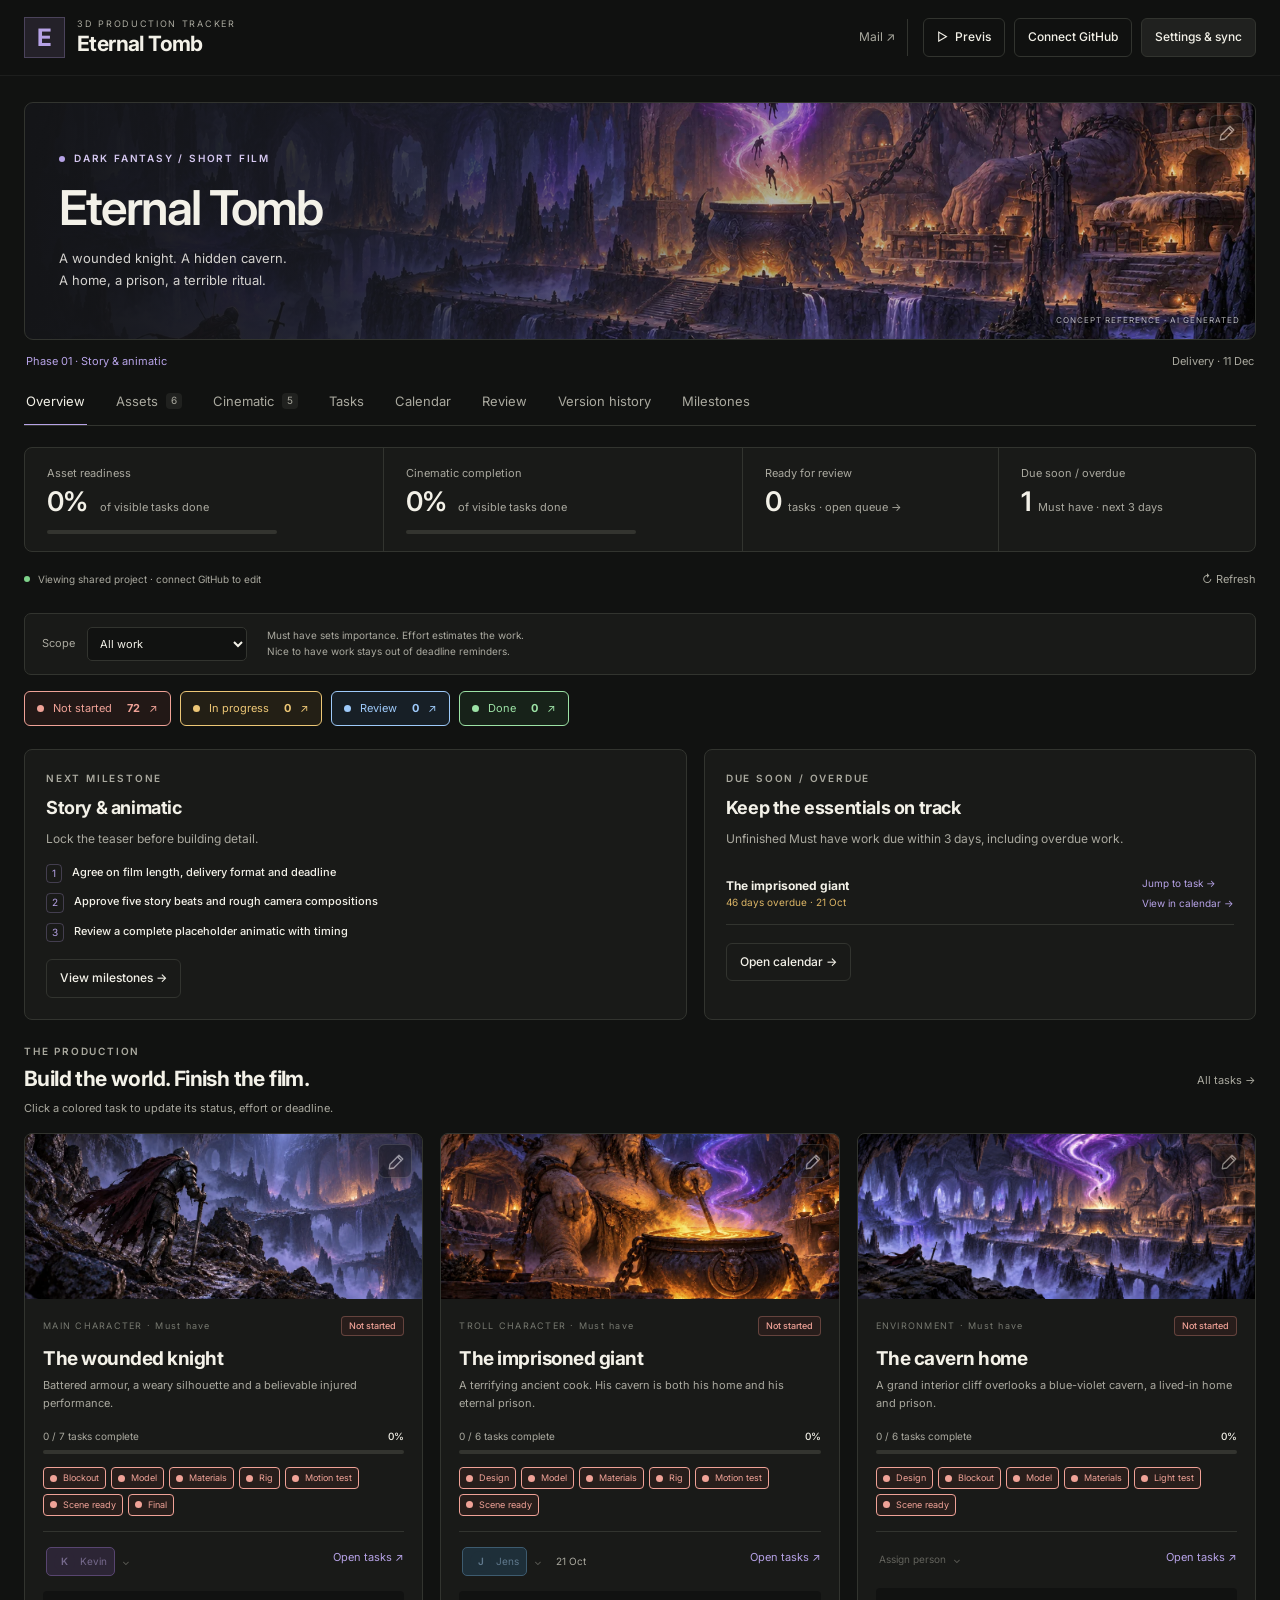
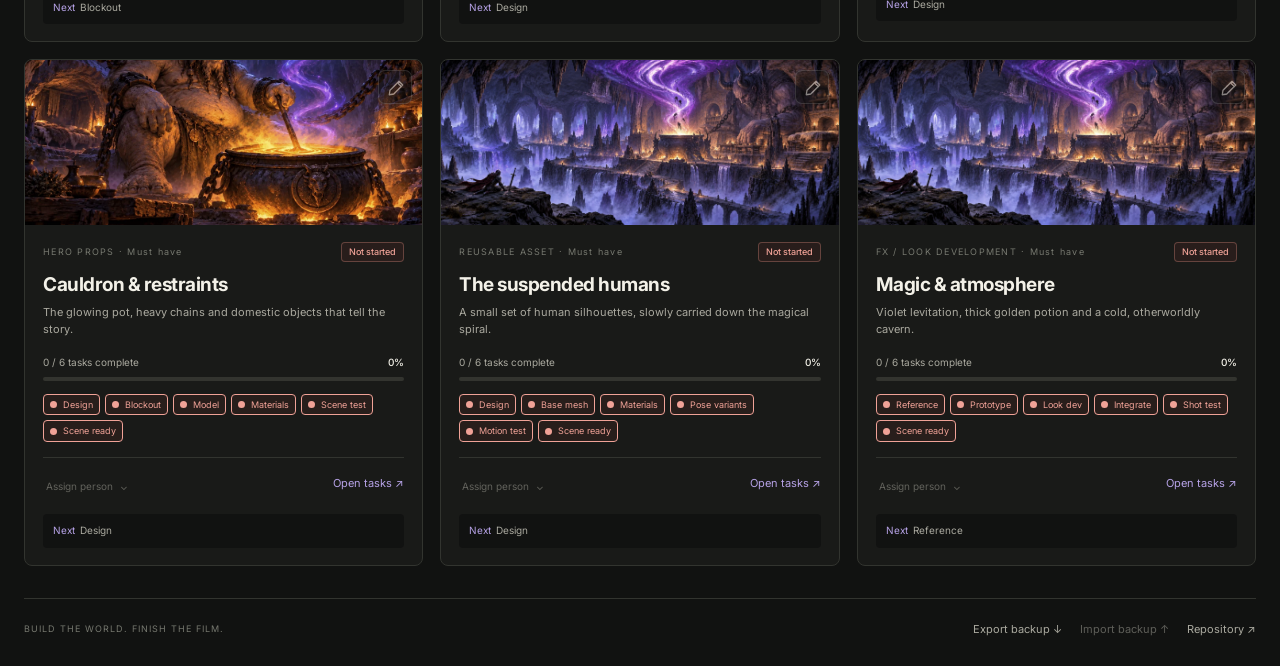
==== commit 28b04b0a: "Add image drops, previs uploads and whole-section assignment" ====
--- a/eternal-tomb/index.html
+++ b/eternal-tomb/index.html
@@ -10,13 +10,14 @@
   <link rel="preconnect" href="https://fonts.googleapis.com">
   <link rel="preconnect" href="https://fonts.gstatic.com" crossorigin>
   <link href="https://fonts.googleapis.com/css2?family=Inter:wght@400;500;600;700;800&display=swap" rel="stylesheet">
-  <link rel="stylesheet" href="styles.css?v=20261007-collaboration">
-  <script src="seed.js?v=20261007-collaboration" defer></script>
-  <script src="core.js?v=20261007-collaboration" defer></script>
-  <script src="media.js?v=20261007-collaboration" defer></script>
-  <script src="workflow.js?v=20261007-collaboration" defer></script>
-  <script src="collaboration.js?v=20261007-collaboration" defer></script>
-  <script src="app.js?v=20261007-collaboration" defer></script>
+  <link rel="stylesheet" href="styles.css?v=20261007-uploads">
+  <script src="seed.js?v=20261007-uploads" defer></script>
+  <script src="core.js?v=20261007-uploads" defer></script>
+  <script src="media.js?v=20261007-uploads" defer></script>
+  <script src="workflow.js?v=20261007-uploads" defer></script>
+  <script src="collaboration.js?v=20261007-uploads" defer></script>
+  <script src="production.js?v=20261007-uploads" defer></script>
+  <script src="app.js?v=20261007-uploads" defer></script>
 </head>
 <body>
   <header class="app-header">
@@ -25,7 +26,7 @@
   </header>
   <main>
     <section class="project-hero">
-      <button type="button" class="image-edit" data-edit-image="hero" aria-label="Change project banner" title="Change project banner"><svg viewBox="0 0 24 24" fill="none" stroke="currentColor" stroke-width="1.8" stroke-linecap="round" stroke-linejoin="round" aria-hidden="true"><path d="m16 3 5 5-12 12-6 1 1-6Z"/><path d="m14 5 5 5"/></svg></button>
+      <button type="button" class="image-edit" data-edit-image="hero" aria-label="Change project banner" title="Change project banner · or drop an image here"><svg viewBox="0 0 24 24" fill="none" stroke="currentColor" stroke-width="1.8" stroke-linecap="round" stroke-linejoin="round" aria-hidden="true"><path d="m16 3 5 5-12 12-6 1 1-6Z"/><path d="m14 5 5 5"/></svg></button>
       <div class="hero-copy"><span class="eyebrow"><span class="tiny-dot"></span> DARK FANTASY / SHORT FILM</span><h1 id="projectTitle">Eternal Tomb</h1><p>A wounded knight. A hidden cavern.<br>A home, a prison, a terrible ritual.</p></div>
       <span class="concept-label">CONCEPT REFERENCE · AI GENERATED</span>
     </section>
@@ -44,15 +45,17 @@
     <div class="field-grid"><label>Project title<input name="title" required maxlength="80"></label><label>Delivery date<input name="deadline" type="date"></label></div>
     <label>Team members <span class="muted">— separated by commas</span><input name="team" required maxlength="300"></label>
     <label>Your name for feedback<select name="identity"></select></label>
-    <label>Latest animatic / previs URL<input name="preview" type="url" placeholder="https://…"></label>
-    <p class="help">Use a direct MP4 or WebM link to play it here, or link to your shared video page.</p>
+    <button type="button" class="button" id="uploadPrevisSettings">Upload / view previs video ↑</button>
+    <label>Optional external previs link<input name="preview" type="url" placeholder="https://…"></label>
+    <p class="help">Upload a video directly in Previs. This optional link is used when there is no uploaded video.</p>
     <div class="setting-divider"><h3>Shared saving</h3><p class="help">Everyone can view the project. To edit, connect your own GitHub token. Your account must have write access to this repository and the token needs Contents: Read and write. Each editor uses their own token; GitHub controls who can publish changes.</p></div>
     <p id="accessStatus" class="access-status" role="status"></p><label>GitHub token<input name="token" type="password" autocomplete="off" placeholder="Your personal token · kept in this browser"></label>
     <p class="help">A GitHub contributor is not necessarily a repository editor. Jens can grant collaborators write access in the repository settings. One-click GitHub sign-in needs a registered GitHub App and a small authentication service; token access works now.</p><p class="help">Shared file: <code>eternal-tomb/data/project.json</code>. Project data and links in this public repository are public.</p>
     <div class="dialog-actions"><button type="button" class="button" data-close="settingsDialog">Cancel</button><button class="button primary" type="submit">Connect / save settings</button></div>
   </form></dialog>
-  <dialog id="previewDialog"><div class="dialog-content"><div class="dialog-head"><h2>Latest previs</h2><button class="close-button" data-close="previewDialog" aria-label="Close preview">×</button></div><div id="previewContent"></div></div></dialog>
-  <dialog id="newVersionDialog"><form class="dialog-content" id="newVersionForm"><div class="dialog-head"><div><span class="eyebrow">ITERATE TOGETHER</span><h2>Create a version</h2></div><button type="button" class="close-button" data-close="newVersionDialog" aria-label="Close new version">×</button></div><label>Version name<input name="title" placeholder="v002 · Clothing and proportions" required maxlength="150"></label><label>What changed / what needs feedback?<textarea name="summary" placeholder="What have you improved? What should Jens or Kevin look at?" maxlength="4000"></textarea></label><label>Owner<select name="owner"></select></label><p class="help">The new version starts with an empty image set. Upload your current character sheet, angles, clothing and progress below. Earlier versions stay available for comparison.</p><div class="dialog-actions"><button class="button primary" type="submit">Create version</button></div></form></dialog>
+  <dialog id="previewDialog"><div class="dialog-content"><div class="dialog-head"><h2>Latest previs</h2><button class="close-button" data-close="previewDialog" aria-label="Close preview">×</button></div><div id="previewContent"></div><form id="previsUploadForm" class="upload-panel"><h3>Upload a previs video</h3><label>Video file<input type="file" name="video" accept="video/mp4,video/webm,.mp4,.webm" required></label><p class="help">MP4 or WebM · up to 25 MB. H.264 MP4 plays in most browsers. Export a smaller review copy for larger edits. Saves here first, then shares with the team.</p><p id="previsUploadError" class="image-error" role="alert"></p><div class="dialog-actions"><button type="submit" class="button primary" id="previsUploadButton">Upload previs ↑</button></div></form></div></dialog>
+  <dialog id="assignmentDialog"><div class="dialog-content"><div class="dialog-head"><h2 id="assignmentTitle">Assign whole section</h2><button type="button" class="close-button" data-close="assignmentDialog" aria-label="Close assignment">×</button></div><p class="help" id="assignmentHelp"></p><div id="assignmentPeople" class="assignee-buttons"></div></div></dialog>
+  <dialog id="newVersionDialog"><form class="dialog-content" id="newVersionForm"><div class="dialog-head"><div><span class="eyebrow">ITERATE TOGETHER</span><h2>Create a version</h2></div><button type="button" class="close-button" data-close="newVersionDialog" aria-label="Close new version">×</button></div><label>Version name<input name="title" placeholder="v002 · Clothing and proportions" required maxlength="150"></label><label>What changed / what needs feedback?<textarea name="summary" placeholder="What have you improved? What should the team look at?" maxlength="4000"></textarea></label><label>Owner<select name="owner"></select></label><p class="help">The new version starts with an empty image set. Upload your current character sheet, angles, clothing and progress below. Earlier versions stay available for comparison.</p><div class="dialog-actions"><button class="button primary" type="submit">Create version</button></div></form></dialog>
   <dialog id="newShotDialog"><form id="newShotForm" class="dialog-content"><div class="dialog-head"><h2>Add a cinematic shot</h2><button type="button" class="close-button" data-close="newShotDialog" aria-label="Close new shot">×</button></div><label>Shot name<input name="name" required maxlength="150" placeholder="e.g. The giant looks up"></label><label>Story / action<textarea name="description" maxlength="2000" placeholder="What does the audience see and feel?"></textarea></label><div class="field-grid"><label>Duration in seconds<input type="number" name="duration" min="0" max="600" step="0.1" placeholder="Not set"></label><label>Camera / lens / movement<input name="camera" maxlength="1000" placeholder="35 mm · slow push in"></label></div><p class="help">Starts with seven production tasks. Choose the needed assets and adjust the tasks after creating it.</p><div class="dialog-actions"><button class="button primary" type="submit">Create shot</button></div></form></dialog>
   <dialog id="deleteEntryDialog"><form id="deleteEntryForm" class="dialog-content"><div class="dialog-head"><h2 id="deleteEntryTitle">Delete entry?</h2><button type="button" class="close-button" data-close="deleteEntryDialog" aria-label="Close deletion">×</button></div><p id="deleteEntryHelp" class="help"></p><div class="dialog-actions"><button type="button" class="button" data-close="deleteEntryDialog">Keep it</button><button type="submit" class="button danger">Delete · keep in recovery</button></div></form></dialog>
   <dialog id="imageDialog" class="image-dialog"><div class="dialog-content"><div class="dialog-head"><h2 id="imageTitle">Image</h2><button class="close-button" data-close="imageDialog" aria-label="Close image">×</button></div><img id="largeImage" alt=""></div></dialog>
--- a/eternal-tomb/styles.css
+++ b/eternal-tomb/styles.css
@@ -78,6 +78,7 @@
 .field-caption{display:block;font-size:10px;color:var(--muted);margin-bottom:7px}.assignee-buttons{display:flex;flex-wrap:wrap;gap:7px}
 .member-jens{--member-color:#a5d6ff;--member-bg:#24445a;--member-border:#619bc5}
 .member-kevin{--member-color:#d0b8ff;--member-bg:#403053;--member-border:#9771c8}
+.member-nico{--member-color:#ffc2de;--member-bg:#563347;--member-border:#ce7aa5}
 .member-neutral{--member-color:#b8b9b4;--member-bg:#292b27;--member-border:#55594f}
 .assignee-button{display:inline-flex;align-items:center;gap:6px;min-height:37px;padding:6px 9px;border:1px solid var(--line);border-radius:6px;background:transparent;color:var(--member-color);font-size:12px;cursor:pointer}
 .assignee-button:hover{border-color:var(--member-border);background:color-mix(in srgb,var(--member-bg) 55%,transparent)}
@@ -85,6 +86,8 @@
 .member-avatar{display:inline-grid;place-items:center;flex-shrink:0;width:21px;height:21px;border-radius:50%;font-size:10px;font-weight:600;background:var(--member-bg);color:var(--member-color)}
 .assignee-check{width:9px;font-size:10px;font-weight:600}.member-badge{display:inline-flex;align-items:center;gap:5px;padding:3px 7px;border:1px solid var(--member-border);border-radius:5px;font-size:10px;background:var(--member-bg);color:var(--member-color)}
 .task-team{display:flex;flex-wrap:wrap;align-items:center;gap:5px;font-size:10px;min-width:0}.team-due{color:var(--muted);margin-left:3px}.card-bottom{align-items:flex-start}.card-bottom .open-card{flex-shrink:0}
+.section-assignment{display:inline-flex;flex-wrap:wrap;align-items:center;gap:4px;padding:2px;border:1px solid transparent;border-radius:6px;background:transparent;color:var(--text);font:inherit;text-align:left;cursor:pointer;min-height:32px;max-width:100%}.section-assignment:hover,.section-assignment:focus-visible{border-color:var(--violet);background:#b6a2e60c}.assignment-chevron{color:var(--muted);padding:0 3px}.subtasks-heading .section-assignment{font-size:11px}.subtasks-heading>div{min-width:0}#assignmentPeople{margin-top:22px}#assignmentDialog{max-width:550px}
+.file-drop-zone{padding:12px!important;border:1px dashed var(--line);border-radius:7px;background:#b6a2e605;transition:border-color .15s,background .15s}.file-drop-zone input[type=file]{display:block;width:100%;margin-top:9px}.file-drop-hint{display:block;font-size:10px;line-height:1.5;color:var(--muted);font-weight:400;margin-top:8px;overflow-wrap:anywhere}.drag-over{outline:2px solid var(--violet);outline-offset:2px;background:#b6a2e622!important;border-color:var(--violet)!important}.image-edit.drag-over{transform:scale(1.12);color:var(--violet)}.file-drop-hint.drop-error{color:var(--red)}.previs-name{margin-top:12px}#previewDialog video{display:block;width:100%;max-height:45vh;background:#0d0e0f}#previewDialog .empty p{margin-top:10px}#previewDialog .upload-panel{margin-top:18px}.section-assignment:disabled{cursor:default}
 .task-editor details{border-top:1px solid var(--line);padding-top:13px;font-size:12px}.task-editor summary{color:var(--text);font-weight:500;line-height:1.6}.task-notes-count{font-size:10px;color:var(--soft);font-weight:400;margin-left:10px}
 .task-notes-grid{display:grid;grid-template-columns:minmax(0,1fr) minmax(0,1.15fr);gap:24px;margin-top:20px}.task-notes-grid>label{font-size:12px;margin:0}.task-notes-grid textarea{min-height:185px;font-size:13px;line-height:1.7}
 .task-notes-heading{display:flex;justify-content:space-between;align-items:center;margin-bottom:10px}.task-notes-heading h4{font-size:12px;font-weight:500;color:var(--text)}.task-notes-heading>span{font-size:10px;color:var(--muted)}
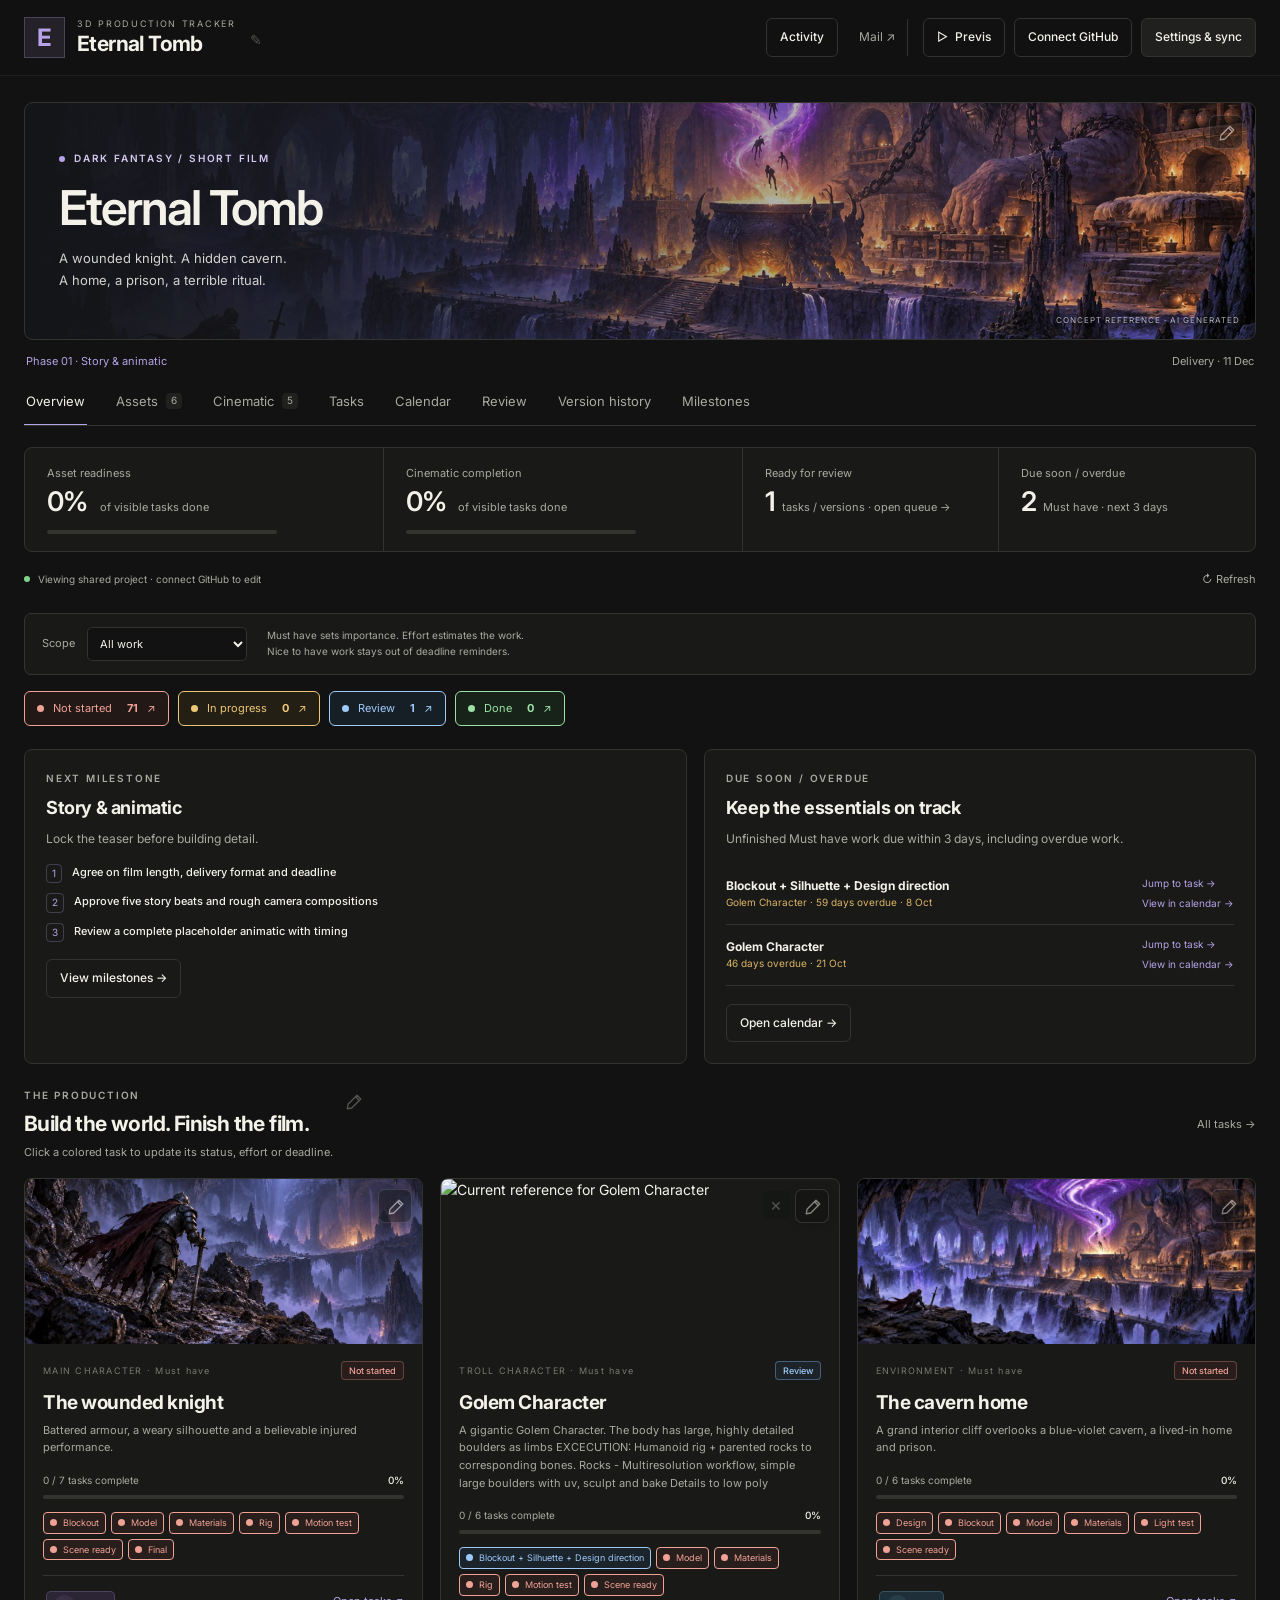
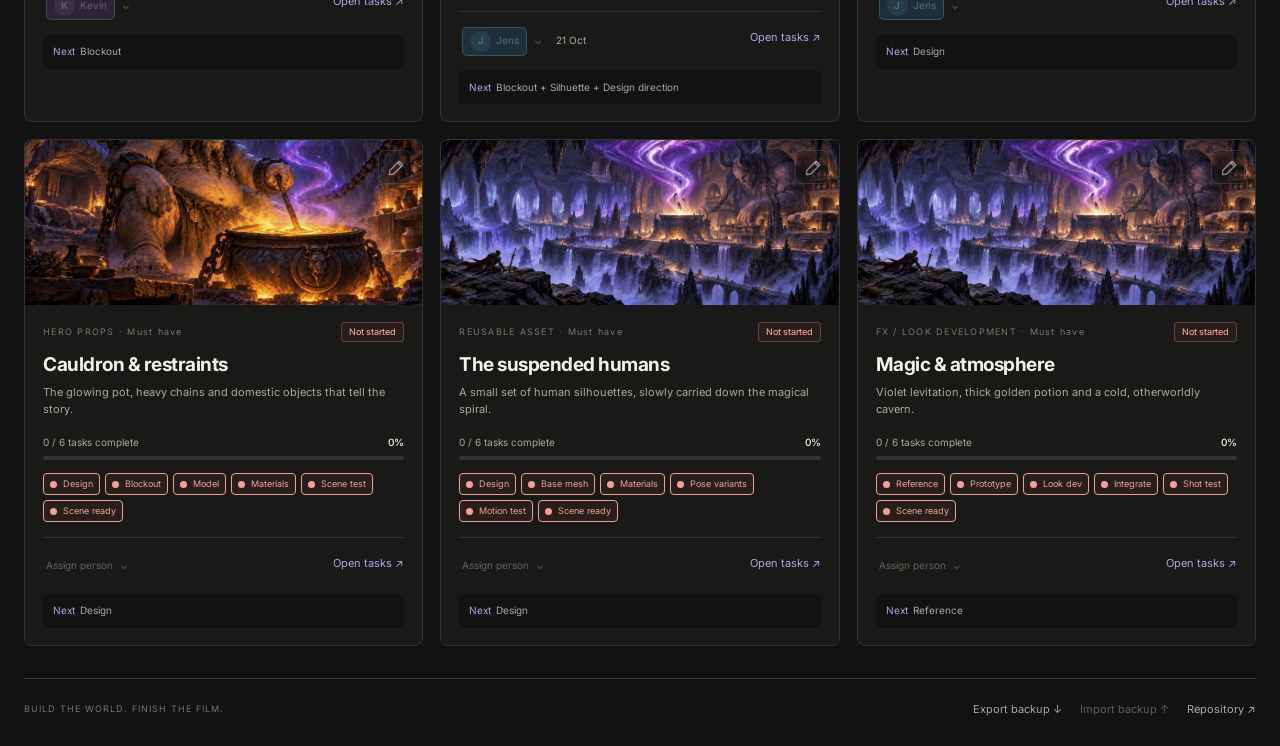
==== commit b90d4fb1: "Improve image reviews, customization, recovery and activity" ====
--- a/eternal-tomb/index.html
+++ b/eternal-tomb/index.html
@@ -10,19 +10,23 @@
   <link rel="preconnect" href="https://fonts.googleapis.com">
   <link rel="preconnect" href="https://fonts.gstatic.com" crossorigin>
   <link href="https://fonts.googleapis.com/css2?family=Inter:wght@400;500;600;700;800&display=swap" rel="stylesheet">
-  <link rel="stylesheet" href="styles.css?v=20261007-uploads">
-  <script src="seed.js?v=20261007-uploads" defer></script>
-  <script src="core.js?v=20261007-uploads" defer></script>
-  <script src="media.js?v=20261007-uploads" defer></script>
-  <script src="workflow.js?v=20261007-uploads" defer></script>
-  <script src="collaboration.js?v=20261007-uploads" defer></script>
-  <script src="production.js?v=20261007-uploads" defer></script>
-  <script src="app.js?v=20261007-uploads" defer></script>
+  <link rel="stylesheet" href="styles.css?v=20261008-review">
+  <script src="seed.js?v=20261008-review" defer></script>
+  <script src="core.js?v=20261008-review" defer></script>
+  <script src="history-core.js?v=20261008-review" defer></script>
+  <script src="media.js?v=20261008-review" defer></script>
+  <script src="workflow.js?v=20261008-review" defer></script>
+  <script src="collaboration.js?v=20261008-review" defer></script>
+  <script src="production.js?v=20261008-review" defer></script>
+  <script src="workbench.js?v=20261008-review" defer></script>
+  <script src="annotation.js?v=20261008-review" defer></script>
+  <script src="activity.js?v=20261008-review" defer></script>
+  <script src="app.js?v=20261008-review" defer></script>
 </head>
 <body>
   <header class="app-header">
     <a class="brand" href="#overview" aria-label="Eternal Tomb overview"><span class="brand-mark">E</span><span><small>3D PRODUCTION TRACKER</small><strong id="brandTitle">Eternal Tomb</strong></span></a>
-    <div class="header-actions"><a class="project-switch" href="../">Mail <span aria-hidden="true">↗</span></a><button id="previewButton" class="button subtle">▷ <span>Previs</span></button><button id="connectButton" class="button subtle">Connect GitHub</button><button id="settingsButton" class="button">Settings & sync</button></div>
+    <button id="editProjectButton" class="copy-edit" aria-label="Edit project title and branding" title="Edit project title and branding">✎</button><div class="header-actions"><button id="activityButton" class="button subtle" title="Activity, notifications and recovery">Activity <span id="activityCount" class="notification-count" hidden></span></button><a class="project-switch" href="../">Mail <span aria-hidden="true">↗</span></a><button id="previewButton" class="button subtle">▷ <span>Previs</span></button><button id="connectButton" class="button subtle">Connect GitHub</button><button id="settingsButton" class="button">Settings & sync</button></div>
   </header>
   <main>
     <section class="project-hero">
@@ -44,7 +48,7 @@
     <div class="dialog-head"><div><span class="eyebrow">PROJECT</span><h2>Settings & team sync</h2></div><button type="button" class="close-button" data-close="settingsDialog" aria-label="Close settings">×</button></div>
     <div class="field-grid"><label>Project title<input name="title" required maxlength="80"></label><label>Delivery date<input name="deadline" type="date"></label></div>
     <label>Team members <span class="muted">— separated by commas</span><input name="team" required maxlength="300"></label>
-    <label>Your name for feedback<select name="identity"></select></label>
+    <label>Project tagline<textarea name="tagline" maxlength="2000"></textarea></label><div class="field-grid"><label>Header label<input name="brandLabel" maxlength="2000"></label><label>Genre / project type<input name="genre" maxlength="2000"></label></div><label>Footer text<input name="footer" maxlength="2000"></label><div id="teamColors" class="team-colors"></div><label>Your name for feedback<select name="identity"></select></label>
     <button type="button" class="button" id="uploadPrevisSettings">Upload / view previs video ↑</button>
     <label>Optional external previs link<input name="preview" type="url" placeholder="https://…"></label>
     <p class="help">Upload a video directly in Previs. This optional link is used when there is no uploaded video.</p>
@@ -69,6 +73,13 @@
     <p id="thumbnailError" class="image-error" role="alert"></p>
     <div class="dialog-actions"><button type="button" class="button" data-close="thumbnailDialog">Cancel</button><button class="button primary" id="replaceImageButton" type="submit">Replace image</button></div>
   </form></dialog>
+
+  <div id="activityToast" class="activity-toast" role="status" hidden><a href="#activity" id="activityToastText"></a><button id="activityToastClose" class="small-x" aria-label="Dismiss notification">×</button></div>
+  <dialog id="annotationDialog" class="annotation-dialog"><div class="dialog-content"><div class="dialog-head"><h2 id="annotationTitle">Review image</h2><button type="button" id="annotationClose" class="close-button" aria-label="Close drawing">×</button></div><div class="drawing-toolbar"><button id="drawToggle" type="button" class="button" aria-pressed="false">✎ Draw mode</button><label>Pen color<input id="drawColor" type="color" value="#ed92bd"></label><label>Pen size<input id="drawWidth" type="range" min="1" max="12" value="3"></label><button id="drawUndo" class="button" type="button">Undo stroke</button><button id="drawClear" class="button" type="button">Clear drawing</button></div><p class="help">Turn on Draw mode, mark the image, then add a comment. Your drawing is posted as a separate feedback image.</p><div class="drawing-stage"><canvas id="drawingCanvas" aria-label="Image drawing canvas"></canvas></div><form id="annotationForm"><div class="field-grid"><label>Posting as<select name="author" required></select></label><label>Feedback for<select name="target"></select></label></div><label>Comment<textarea name="body" maxlength="6000" required placeholder="Explain what your drawing shows and what should improve."></textarea></label><p id="annotationError" role="alert" class="image-error"></p><div class="dialog-actions"><button type="submit" id="drawSubmit" class="button primary">Submit feedback →</button></div></form></div></dialog>
+  <dialog id="pageCopyDialog"><form id="pageCopyForm" class="dialog-content"><div class="dialog-head"><h2>Edit page text</h2><button type="button" class="close-button" data-close="pageCopyDialog" aria-label="Close page editor">×</button></div><label>Heading<input name="title" maxlength="150" required></label><label>Description<textarea name="description" maxlength="2000"></textarea></label><button class="button primary" type="submit">Save text</button></form></dialog>
+  <dialog id="undoDialog"><form id="undoForm" class="dialog-content"><div class="dialog-head"><h2 id="undoTitle">Undo change</h2><button type="button" class="close-button" data-close="undoDialog" aria-label="Close undo">×</button></div><p id="undoHelp"></p><div id="undoConflicts"></div><label id="undoConfirmLabel"><input type="checkbox" id="undoConfirm">I understand this also replaces newer edits to these fields.</label><p class="help">This undo is also recorded and can itself be undone.</p><button class="button primary" type="submit">Undo change</button></form></dialog>
+  <dialog id="removeContentDialog"><form id="removeContentForm" class="dialog-content"><div class="dialog-head"><h2 id="removeContentTitle">Remove content?</h2><button type="button" class="close-button" data-close="removeContentDialog" aria-label="Close removal">×</button></div><p id="removeContentHelp"></p><label><input name="confirm" type="checkbox" required>Remove this from the active project and keep it in recovery.</label><button class="button danger" type="submit">Remove · keep recoverable</button></form></dialog>
+  <dialog id="newAssetDialog"><form id="newAssetForm" class="dialog-content"><div class="dialog-head"><h2>Add asset section</h2><button type="button" class="close-button" data-close="newAssetDialog" aria-label="Close new asset">×</button></div><label>Name<input name="name" required maxlength="150"></label><label>Category<input name="category" required maxlength="150" placeholder="Character, environment, prop…"></label><label>Description<textarea name="description" maxlength="2000"></textarea></label><button class="button primary" type="submit">Create asset</button></form></dialog>
   <noscript><p>This tracker needs JavaScript enabled to save and display your project.</p></noscript>
 </body>
 </html>
--- a/eternal-tomb/styles.css
+++ b/eternal-tomb/styles.css
@@ -99,3 +99,48 @@
 .task-table-row .member-badge{margin-top:7px}.task-table-row .member-badge .member-avatar{width:18px;height:18px}.visually-hidden{position:absolute;width:1px;height:1px;overflow:hidden;clip-path:inset(50%);white-space:nowrap}
 @media(max-width:980px){.task-controls-row{grid-template-columns:1fr;gap:14px}.task-pickers{max-width:none}.task-notes-grid{gap:18px}.section-fields{gap:18px}.detail-dialog{width:calc(100% - 32px)}}
 @media(max-width:650px){.detail-dialog{width:calc(100% - 16px);max-height:96vh}.detail-dialog .dialog-content{padding:18px}.detail-cover{height:120px}.section-fields{grid-template-columns:1fr;gap:8px;margin:16px 0}.section-fields textarea{min-height:85px}.section-pickers{grid-template-columns:1fr 1fr}.section-pickers>label:first-child{grid-column:auto}.section-pickers>label:last-child{grid-column:1/-1}.subtasks-heading{align-items:flex-start;flex-direction:column;gap:4px;margin-top:22px}.task-editor{padding:13px}.task-editor-head{gap:8px;flex-wrap:wrap}.task-step{width:19px}.task-editor-head .task-name{flex-basis:55%;font-size:14px}.task-editor-head .status-picker{margin-left:44px;min-width:145px}.task-controls-row{gap:15px}.task-pickers{grid-template-columns:1fr 1fr;gap:10px}.task-pickers label:last-child{grid-column:1/-1}.task-notes-grid{grid-template-columns:1fr}.task-notes-grid textarea{min-height:120px}.task-notes-count{display:block;margin-left:15px}.assignee-button{font-size:11px;min-height:38px;padding:7px 8px}.task-image.current img{height:210px}.task-actions{gap:12px}.task-image-upload .upload-bottom{flex-wrap:wrap;gap:8px}}
+:root{--person-color:#a59caf}
+textarea{resize:none;overflow:hidden;min-height:48px;line-height:1.55;white-space:pre-wrap}
+.small-x{border:0;background:transparent;color:#898b87;font:400 18px/1 Inter,sans-serif;padding:5px;cursor:pointer;flex-shrink:0;min-width:26px;min-height:26px}
+.small-x:hover{color:#f2a89c;background:#ffffff08;border-radius:4px}
+.small-x:focus-visible,.copy-edit:focus-visible{outline:2px solid #b39ade;outline-offset:2px}
+.copy-edit{border:0;background:transparent;color:#99958e;width:28px;height:28px;cursor:pointer;flex-shrink:0;padding:5px}
+.copy-edit svg{width:18px;height:18px}.copy-edit:hover{color:#d8c5f3}
+.section-heading>div{position:relative;padding-right:35px}.section-heading>div>.copy-edit{position:absolute;right:0;top:0}
+.app-header>#editProjectButton{margin-left:-10px;margin-right:auto}.header-actions{flex-wrap:wrap}
+.work-gallery{display:grid;grid-template-columns:repeat(var(--gallery-columns,2),minmax(0,1fr));gap:14px;margin:18px 0 22px}
+.work-gallery>.empty{grid-column:1/-1}.work-image{margin:0;border:1px solid #333631;border-radius:7px;overflow:hidden;background:#101210;min-width:0}
+.work-image-frame{position:relative;aspect-ratio:4/3;background:#090b0a}.work-image .image-open{width:100%;height:100%;padding:0;background:none;border:0;cursor:zoom-in}
+.work-image img{width:100%;height:100%;object-fit:contain;display:block}.work-image figcaption{padding:12px}
+.work-image figcaption textarea{font-size:12px;border:0;background:transparent;padding:6px 0;color:#ccc8bd;width:100%;min-height:28px}
+.image-tools{position:absolute;right:7px;top:7px;display:flex;align-items:center;gap:3px;padding:2px;background:#0b0c0bd9;border-radius:5px}
+.image-tools .image-edit{position:static;width:28px;height:28px;margin:0}.image-tools .small-x{font-size:19px}
+.image-tools .drag-over{outline:2px solid #b39ade;background:#4b3958}
+.review-request{margin:20px 0;padding:16px;background:#111411;border:1px solid #2b302b;border-radius:7px}
+.request-action{align-self:end;display:flex;flex-direction:column;gap:8px}.request-action small{color:#97988c;font-size:11px}
+.task-notes-grid{display:block}.task-progress-images{min-width:0}.task-review .work-gallery{margin-top:24px}
+.comment-body{white-space:pre-wrap;overflow-wrap:anywhere}.comment-meta>.small-x{margin-left:auto}
+.annotation-feedback{display:block;max-width:380px;background:transparent;border:1px solid #393e36;border-radius:5px;padding:0;overflow:hidden;color:#b39ade;cursor:zoom-in;text-align:left;margin-top:12px}
+.annotation-feedback img{display:block;max-width:100%;max-height:250px;object-fit:contain}.annotation-feedback span{display:block;padding:8px;font-size:11px}
+.annotation-dialog{width:min(1100px,95vw);max-width:1100px}.drawing-toolbar{display:flex;align-items:center;flex-wrap:wrap;gap:12px;margin:12px 0}
+.drawing-toolbar label{font-size:11px;margin:0;display:flex;align-items:center;gap:7px}.drawing-toolbar input[type=color]{height:32px;width:44px;padding:3px}.drawing-toolbar input[type=range]{width:100px}
+#drawToggle[aria-pressed=true]{background:#695477;border-color:#b39ade;color:white}.drawing-stage{background:#080b09;display:flex;align-items:flex-start;justify-content:center;border:1px solid #343a32;border-radius:5px;overflow:hidden}
+#drawingCanvas{max-width:100%;height:auto;display:block;touch-action:pan-y}#drawingCanvas.drawing{touch-action:none;cursor:crosshair}
+.drawing-stage:has(canvas[width="1"]){min-height:180px}.annotation-dialog form{margin-top:18px}
+.notification-count{display:inline-flex;justify-content:center;align-items:center;min-width:17px;height:17px;padding:2px;background:#b39ade;color:#131511;border-radius:10px;font-size:10px;margin-left:3px}
+.notification-count[hidden]{display:none}.activity-toast{position:fixed;right:22px;bottom:22px;z-index:30;max-width:420px;display:flex;gap:12px;align-items:center;padding:12px 16px;border:1px solid #56513e;background:#1b211a;box-shadow:0 6px 24px #0005;border-radius:6px;font-size:12px}
+.activity-toast[hidden]{display:none}.activity-toast a{color:#d3c8aa;text-decoration:none}.activity-entry{padding:14px 0;border-bottom:1px solid #30342c;display:flex;justify-content:space-between;gap:14px}.activity-entry p{margin:5px 0}.activity-entry time,.activity-entry small{font-size:11px;color:#929489}.activity-entry a{color:#d2c8e8;text-decoration:none}.activity-entry.is-undone{opacity:.6}
+.activity-group{border-bottom:1px solid #30342c;padding:14px 0}.activity-group summary{cursor:pointer;color:#c9c3b6;font-size:13px}.activity-group summary small{display:block;color:#929489;margin-top:5px}.activity-group .activity-entry{margin-left:16px}
+.trash-row small{display:block;font-size:10px;color:#898e80;margin-bottom:3px}.trash-row span{overflow-wrap:anywhere}.team-colors{display:flex;gap:20px;flex-wrap:wrap;margin:15px 0}.team-colors input{width:60px;height:34px;padding:3px}.grow{flex:1}
+.editable-check{display:flex;align-items:center;gap:10px;padding:8px 0}.editable-check input[type=checkbox]{width:16px;flex-shrink:0}.editable-check input:not([type=checkbox]){flex:1;min-width:0;background:transparent;border-color:transparent}.editable-check input:not([type=checkbox]):focus{border-color:#b39ade}
+.member-badge[data-member-name],.assignee-button[data-member-name]{border-color:color-mix(in srgb,var(--person-color) 55%,transparent);color:var(--person-color)}
+.member-jens{--person-color:#79c8f5}.member-kevin{--person-color:#b39ade}.member-nico{--person-color:#ed92bd}.member-neutral{--person-color:#a59caf}
+.member-avatar{background:color-mix(in srgb,var(--person-color) 22%,transparent);color:var(--person-color)}
+@media(max-width:700px){.work-gallery{grid-template-columns:repeat(min(2,var(--gallery-columns)),minmax(0,1fr))}.review-workspace{grid-template-columns:1fr}.review-queue{display:flex;overflow:auto;gap:10px;padding-bottom:7px}.review-queue-item{min-width:190px}.app-header{gap:8px}.activity-toast{left:16px;right:16px;bottom:16px}}
+@media(max-width:440px){.work-gallery{grid-template-columns:1fr}.drawing-toolbar{gap:8px}.annotation-dialog .dialog-content{padding:18px}.header-actions .button{font-size:11px;padding:8px}}
+.editable-image>[data-reset-image],.project-hero>[data-reset-image]{position:absolute;right:50px;top:12px;background:#101210bb;border-radius:4px}
+.image-role{font-size:10px;width:100%;padding:6px 8px;color:var(--muted);background:#151815;border-color:#30362f}.field-heading{display:flex;align-items:center;justify-content:space-between}
+.brand>span:last-child{min-width:0}.brand strong{overflow:hidden;text-overflow:ellipsis;white-space:nowrap;max-width:clamp(140px,30vw,400px)}.hero-copy h1{overflow-wrap:anywhere}
+.review-description{white-space:pre-wrap}.change-details{margin:10px 0;color:var(--muted);font-size:11px}.change-details summary{cursor:pointer}.change-details>div{display:grid;grid-template-columns:minmax(70px,1fr) minmax(0,2fr) 12px minmax(0,2fr);gap:8px;border-bottom:1px solid var(--line);padding:10px 0;white-space:pre-wrap;overflow-wrap:anywhere}.activity-entry>div{min-width:0;width:100%}
+@media(max-width:500px){.app-header{display:grid;grid-template-columns:1fr auto;gap:9px;padding:12px 16px}.app-header .brand{grid-column:1;grid-row:1;min-width:0}.app-header .brand strong{white-space:nowrap;font-size:18px}.app-header .brand small{white-space:nowrap;font-size:7px}.app-header>#editProjectButton{grid-column:2;grid-row:1;margin:0}.app-header .header-actions{grid-column:1/-1;grid-row:2;justify-content:space-between;gap:5px}.header-actions .button{font-size:10px;padding:7px 8px}.header-actions .project-switch{font-size:10px;margin:0;padding:0}.header-actions #connectButton{max-width:105px;overflow:hidden;text-overflow:ellipsis;white-space:nowrap}}
+@media(max-width:500px){.app-header .brand strong{max-width:calc(100vw - 120px)}}
